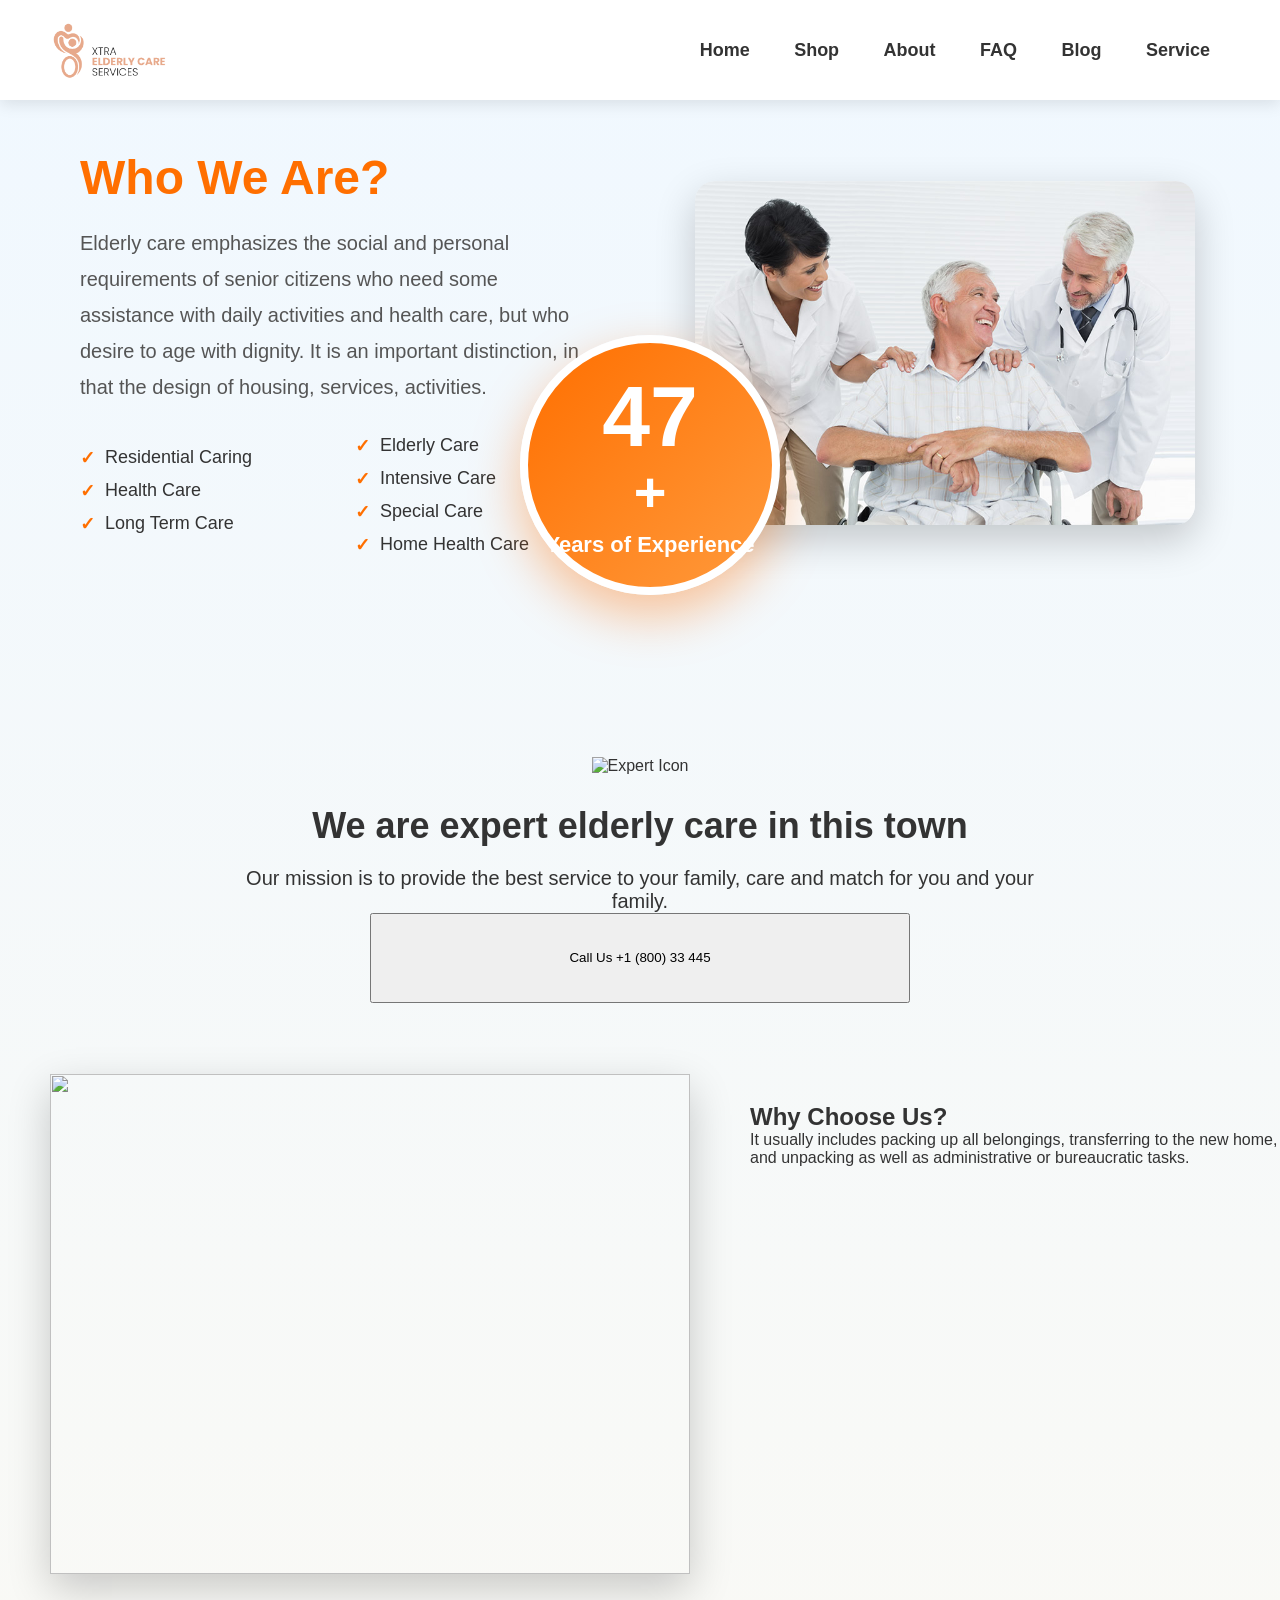
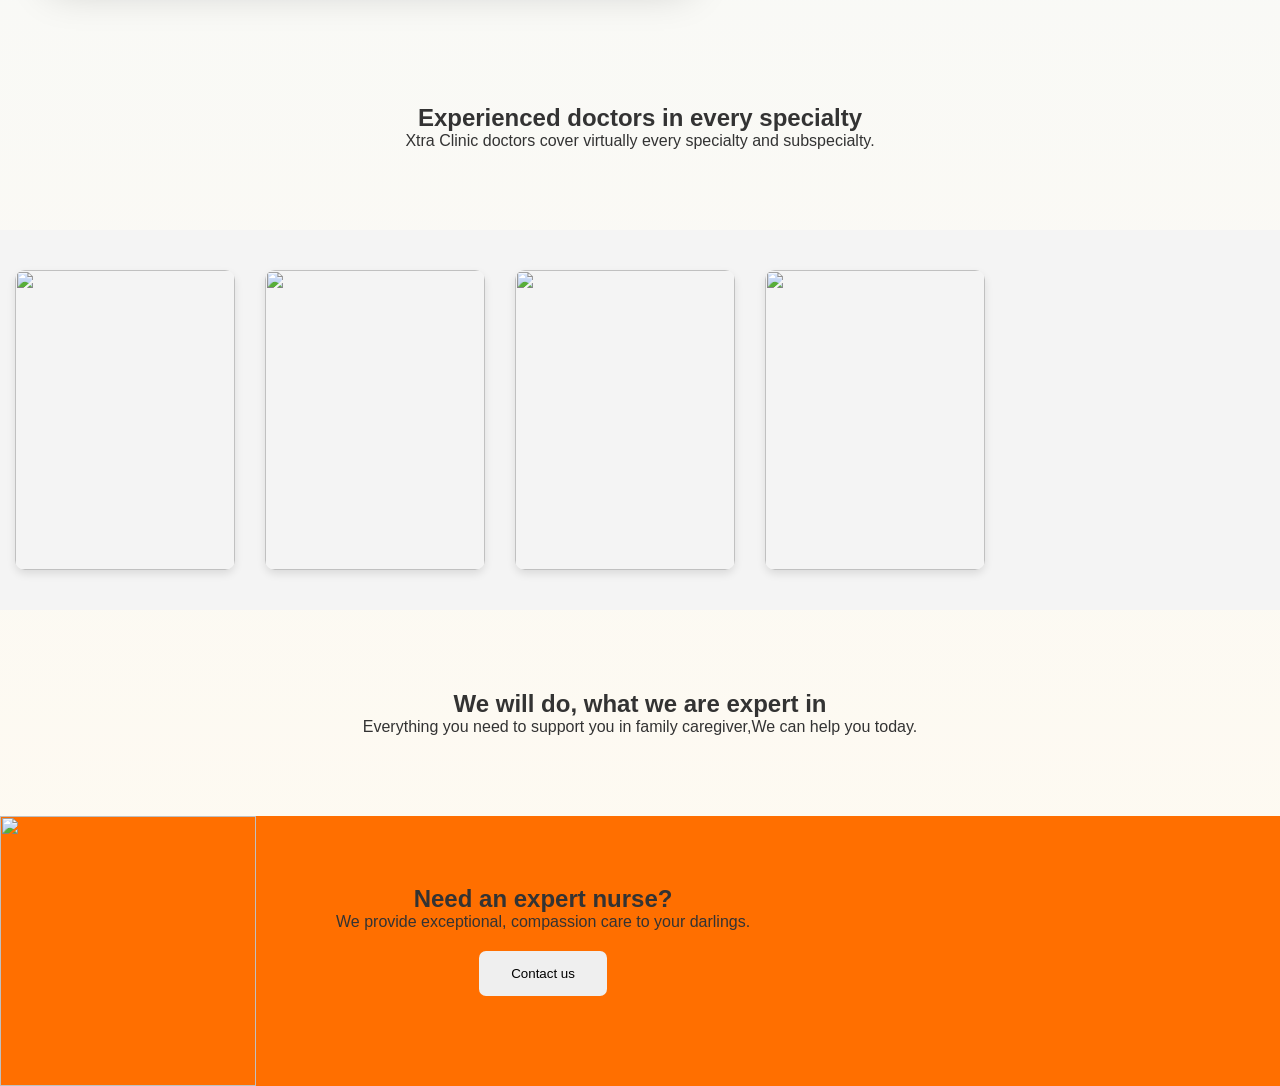
==== about.html @ 4c4d23ae "first commit" ====
<!DOCTYPE html>
<html lang="en">
<head>
    <meta charset="UTF-8">
    <meta name="viewport" content="width=device-width, initial-scale=1.0">
    <title>About Us - Elderly Care</title>
    <link rel="stylesheet" href="about.css">
</head>
<body>
    <div class="all">
        <!-- Navbar -->
        <nav class="navbar">
            <img src="asset/logo.png" alt="Logo" class="logo">
             <div class="nav-links">
                <a href="D:\elderly_care\index.html">Home</a>
                <a href="D:\elderly_care\store.html">Shop</a>
                <a href="D:\elderly_care\about.html">About</a>
                <a href="#">FAQ</a>
                <a href="#">Blog</a>
                <a href="service.html">Service</a>
            </div>
        </nav>
    </div>

    <!-- About Section -->
    <section class="about_sec fade-in">
        <div class="about_content">
            <h2>Who We Are?</h2>
            <p>
                Elderly care emphasizes the social and personal requirements of senior citizens who need some assistance with daily activities and health care, but who desire to age with dignity. 
                It is an important distinction, in that the design of housing, services, activities.
            </p>
            
            <ul class="services-list">
                <li>Residential Caring</li>
                <li>Health Care</li>
                <li>Long Term Care</li>
                <li>Elderly Care</li>
                <li>Intensive Care</li>
                <li>Special Care</li>
                <li>Home Health Care</li>
            </ul>
        </div>

        <!-- Image + Badge Container -->
        <div class="about_image_wrapper">
            <img src="asset/p10.jpg" alt="Elderly Care Team" class="about_img">
            
            <!-- 47+ Years Badge - Now beside the image -->
            <div class="years_badge">
                <span class="years_number">47</span><span class="plus">+</span>
                <p>Years of Experience</p>
            </div>
        </div>
    </section>

  <!-- Expert Section -->
    <section class="expert">
        <img src="./icon11.png" alt="Expert Icon">
        <h1>We are expert elderly care in this town</h1>
        <p>Our mission is to provide the best service to your family, care and match for you and your family.</p>
        <button style="width: 60vh; height: 10vh;">Call Us +1 (800) 33 445</button>

    </section>
    <div class="choose_for_us">
        <div class="choose_img">
            <img src="./p9.jpg" alt="">

        </div>
        <section>
            <h1>Why Choose Us?</h1>
            <p>It usually includes packing up all belongings, transferring to the new home, and unpacking as well as administrative or bureaucratic tasks.</p>
        </section>
    </div>
    <div class="exper_doctors">
        <section class="doctor_section">
            <h1>Experienced doctors in every specialty</h1>
            <p>Xtra Clinic doctors cover virtually every specialty and subspecialty.</p>
        </section>
    </div>
   <div class="album_container">
    <div class="album_track">
        <div class="album_item"><img src="./p7.jpg" alt=""></div>
        <div class="album_item"><img src="./p8.jpg" alt=""></div>
        <div class="album_item"><img src="./p10.jpg" alt=""></div>
        <div class="album_item"><img src="./p5.jpg" alt=""></div>
    </div>
</div>
        <section class="we_o_expert">
            <h1>We will do, what we are expert in</h1>
            <p>Everything you need to support you in family caregiver,We can help you today.</p>
        </section>
        <!-- FOOTER PAGE -->
 <!-- NEED AN EXPERT NURSE -->
      <div class="Expert_nurse">
        <img src="./p8.jpg" alt="" style="width: 20vw; height: 30vh;">
        <div class="Expert_header">
        <h2>Need an expert nurse?</h2>
        <p>We provide exceptional, compassion care to your darlings.</p>
        <button style="width: 10vw; height: 5vh; border-radius: 7px; border: none; margin-left: 350px; gap: 40px; margin: 20px;">Contact us</button>
        </div>
      </div>
</body>
</html>
---- about.css ----
/* Reset & Base */
* {
    margin: 0;
    padding: 0;
    box-sizing: border-box;
}

body {
    font-family: 'Arial', sans-serif;
    background: linear-gradient(to bottom, #f0f8ff, #fffaf0);
    min-height: 100vh;
    color: #333;
}

/* Navbar */
.navbar {
    display: flex;
    justify-content: space-between;
    align-items: center;
    padding: 20px 50px;
    background: rgba(255, 255, 255, 0.95);
    box-shadow: 0 4px 15px rgba(0,0,0,0.1);
    position: fixed;
    top: 0;
    width: 100%;
    z-index: 1000;
}

.logo { height: 60px; }

.nav-links a {
    text-decoration: none;
    color: #333;
    margin: 0 20px;
    font-weight: bold;
    font-size: 18px;
    transition: color 0.3s;
}

.nav-links a:hover { color: #ff6f00; }

/* About Section Layout */
.about_sec {
    display: flex;
    align-items: center;
    justify-content: space-between;
    padding: 150px 80px 100px;
    gap: 100px;
    max-width: 1400px;
    margin: 0 auto;
    flex-wrap: wrap;
}

.about_content {
    flex: 1;
    min-width: 300px;
}

.about_content h2 {
    font-size: 48px;
    color: #ff6f00;
    margin-bottom: 20px;
}

.about_content p {
    font-size: 20px;
    line-height: 1.8;
    margin-bottom: 30px;
    color: #555;
}

.services-list {
    list-style: none;
    columns: 2;
    column-gap: 40px;
}

.services-list li {
    font-size: 18px;
    margin: 12px 0;
    padding-left: 25px;
    position: relative;
}

.services-list li::before {
    content: "✓";
    color: #ff6f00;
    position: absolute;
    left: 0;
    font-weight: bold;
}

/* Image Wrapper - Holds image + badge */
.about_image_wrapper {
    flex: 1;
    min-width: 300px;
    position: relative;
    display: flex;
    justify-content: center;
    align-items: flex-end;
}

.about_img {
    width: 100%;
    max-width: 500px;
    border-radius: 20px;
    box-shadow: 0 15px 40px rgba(0,0,0,0.2);
    display: block;
}

/* 47+ Years Badge - Now beside (bottom-right) the image */
.years_badge {
    position: absolute;
    bottom: 30px;
    right: -80px; /* Places it beside the image */
    background: linear-gradient(135deg, #ff6f00, #ff9a3c);
    color: white;
    width: 260px;
    height: 260px;
    border-radius: 50%;
    display: flex;
    flex-direction: column;
    justify-content: center;
    align-items: center;
    box-shadow: 0 20px 50px rgba(255, 111, 0, 0.4);
    border: 8px solid white;
    margin-bottom: -100px;
    margin-right: 500px;
    animation: 
        float 6s ease-in-out infinite,
        heartbeat 3s ease-in-out infinite,
        shine 4s linear infinite;
    /* z-index: 10; */
}

.years_number {
    font-size: 86px;
    font-weight: bold;
    line-height: 1;
}

.plus {
    font-size: 56px;
    font-weight: bold;
    margin-bottom: 8px;
}

.years_badge p {
    font-size: 22px;
    font-weight: bold;
    margin: 0;
}
/* Expert Section */
.expert {
    text-align: center;
    padding: 100px 20px;
    /* background: #f8f8f8; */
}

.expert img {
    width: 120px;
    height: 120px;
    margin-bottom: 30px;
}

.expert h1 {
    font-size: 36px;
    margin-bottom: 20px;
}

.expert p {
    font-size: 20px;
    max-width: 800px;
    margin: 0 auto;
}
.choose_for_us{
    display: flex;
    justify-content: center;
    gap: 10px;
 }
.choose_img img{
    margin: 50px ;
    margin-top: -29px;
    width: 50vw;
    height: 500px;
    box-shadow: 0 15px 40px rgba(0,0,0,0.2);
 }
 .doctor_section{
    text-align: center;
    padding: 80px 20px;
 }

 /* Container hides the images that go off-screen */
.album_container {
    overflow: hidden;
    padding: 40px 0;
    background: #f4f4f4; /* Optional background */
    width: 100%;
}

/* The track that actually moves */
.album_track {
    display: flex;
    width: calc(250px * 8); /* (Image width * total number of images) */
    animation: scroll 20s linear infinite;
}

/* Individual image styling */
.album_item {
    width: 250px; /* Adjust based on your preference */
    height: 300px; /* Adjust based on your preference */
    padding: 0 15px;
    flex-shrink: 0;
}

.album_item img {
    width: 100%;
    height: 100%;
    object-fit: cover; /* Keeps images from looking stretched */
    border-radius: 10px;
    box-shadow: 0 4px 8px rgba(0,0,0,0.1);
}
.we_o_expert{
    text-align: center;
    padding: 80px 20px;
}
.Expert_nurse{
    background-color: #ff6f00;
    flex: 1;
    gap: 80px;
    display: flex;
    flex-direction: row;
    opacity: 40px;
    overflow-x: auto;

}
.Expert_header{
    text-align: center;
    place-content: center;
}

@keyframes scroll {
    0% {
        transform: translateX(0);
    }
    100% {
        transform: translateX(calc(-250px * 4)); /* Move by exactly 4 images, then reset */
    }
}

/* Optional: Pause animation on hover */
.album_container:hover .album_track {
    animation-play-state: paused;
}
/* Animations (same crazy ones) */
@keyframes float {
    0%, 100% { transform: translateY(0); }
    50% { transform: translateY(-20px); }
}

@keyframes heartbeat {
    0%, 100% { transform: scale(1); }
    50% { transform: scale(1.08); }
}

@keyframes shine {
    0% { box-shadow: 0 20px 50px rgba(255, 111, 0, 0.4); }
    50% { box-shadow: 0 20px 70px rgba(255, 111, 0, 0.6); }
    100% { box-shadow: 0 20px 50px rgba(255, 111, 0, 0.4); }
}

@keyframes wobble {
    0% { transform: rotate(0deg); }
    25% { transform: rotate(8deg); }
    50% { transform: rotate(-6deg); }
    75% { transform: rotate(4deg); }
    100% { transform: rotate(0deg); }
}

/* Hover effect */
.about_image_wrapper:hover .years_badge {
    animation: 
        float 4s ease-in-out infinite,
        heartbeat 1.5s ease-in-out infinite,
        wobble 0.8s ease-in-out;
    transform: scale(1.1);
}

@media (max-width: 1024px) {
    .about_sec {
        flex-direction: column;
        text-align: center;
        padding: 120px 40px 80px;
        gap: 60px;
    }

    .about_image_wrapper {
        align-items: center;
    }

    .years_badge {
        position: static; 
        margin-top: 40px;
        right: auto;
        bottom: auto;
    }

    .services-list {
        columns: 1;
    }
}
.we_o_expert{
    text-align: center;
    padding: 80px 20px;
}
.Expert_nurse{
    background-color: #ff6f00;
    flex: 1;
    gap: 80px;
    display: flex;
    flex-direction: row;
    opacity: 40px;
    overflow-x: auto;

}
.Expert_header{
    text-align: center;
    place-content: center;
}
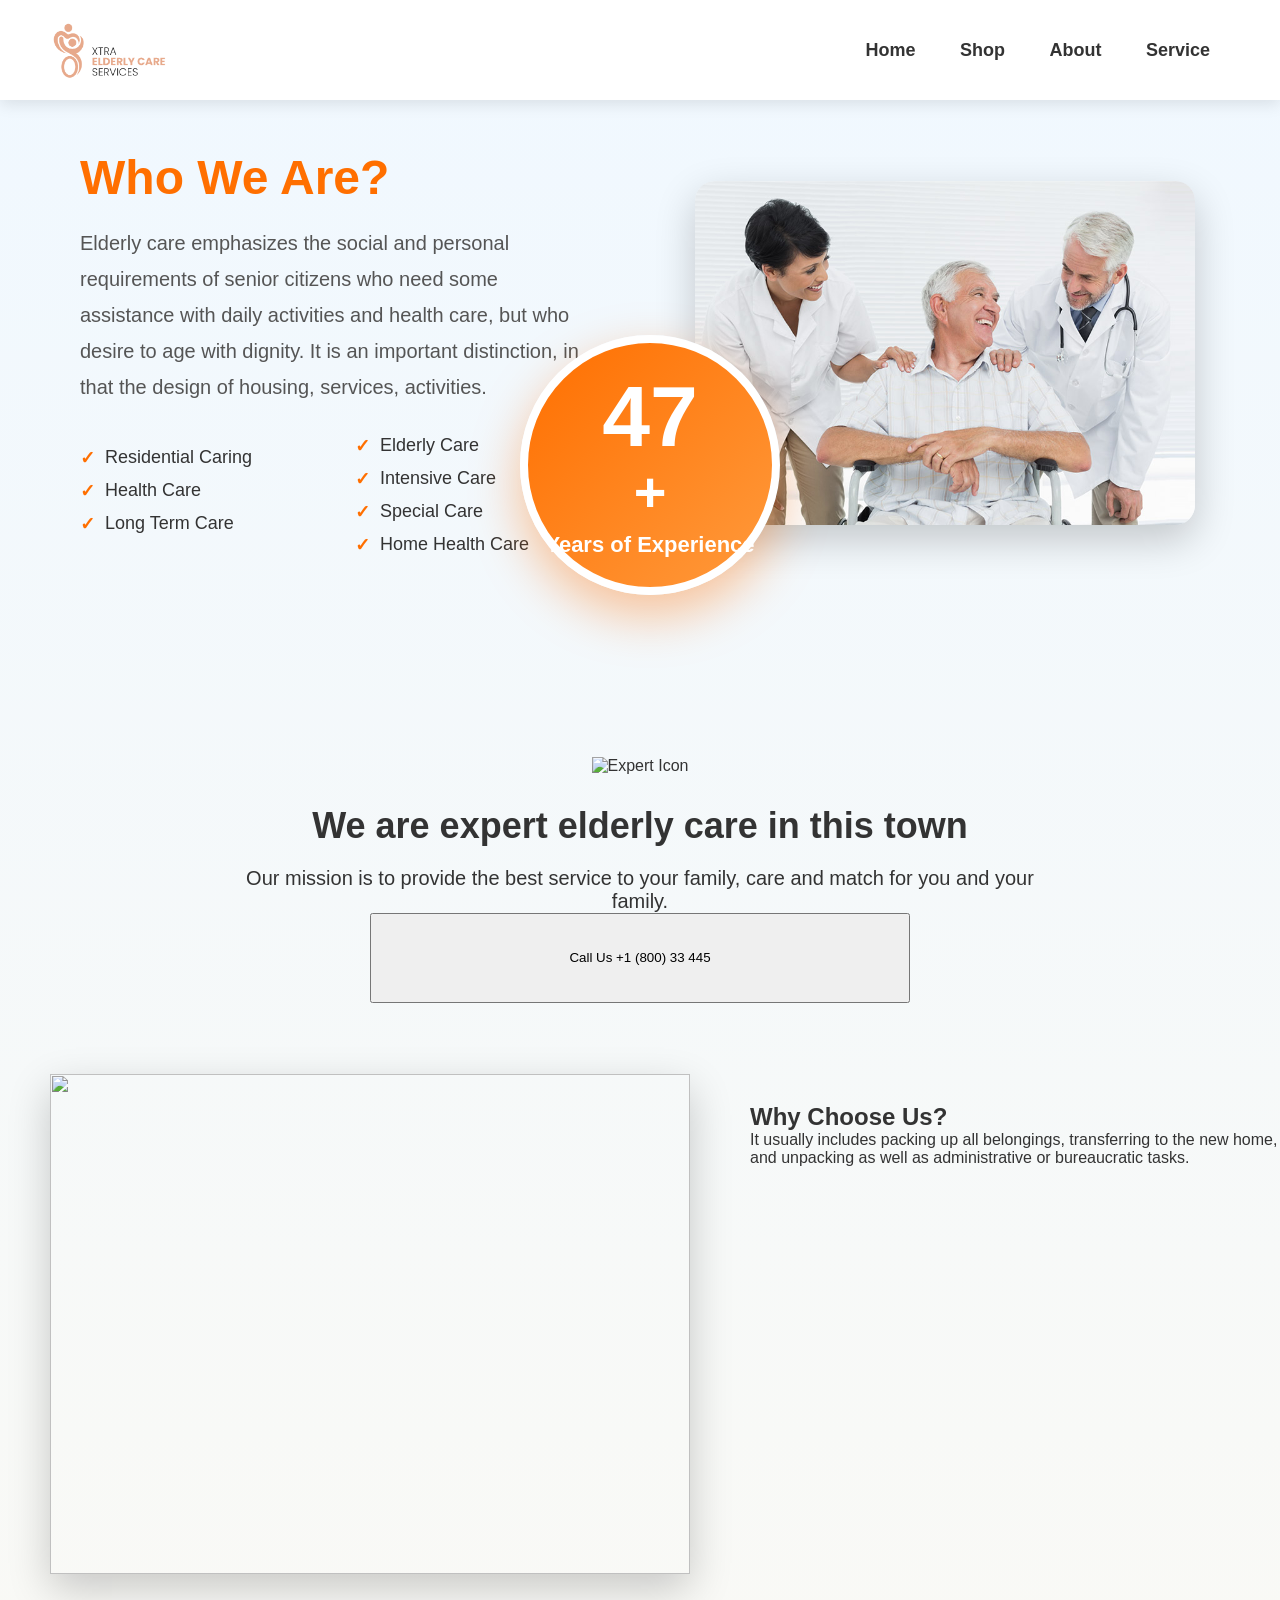
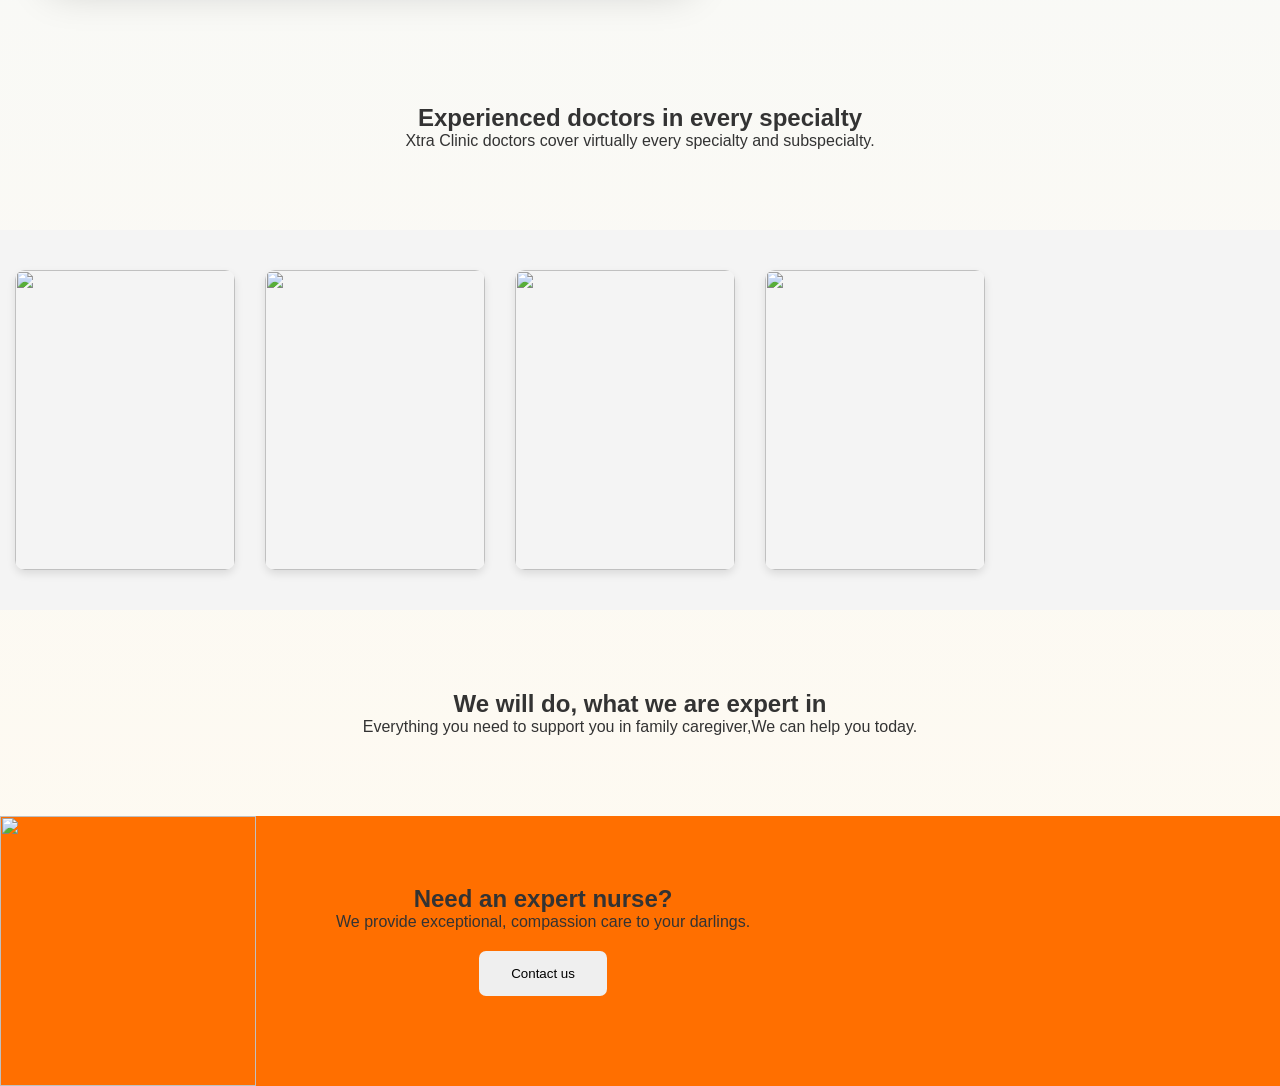
==== commit ba13d8f9: "update" ====
--- a/about.html
+++ b/about.html
@@ -11,13 +11,11 @@
         <!-- Navbar -->
         <nav class="navbar">
             <img src="asset/logo.png" alt="Logo" class="logo">
-             <div class="nav-links">
+            <div class="nav-links">
                 <a href="D:\elderly_care\index.html">Home</a>
                 <a href="D:\elderly_care\store.html">Shop</a>
                 <a href="D:\elderly_care\about.html">About</a>
-                <a href="#">FAQ</a>
-                <a href="#">Blog</a>
-                <a href="service.html">Service</a>
+                <a href="D:\elderly_care\service.html">Service</a>
             </div>
         </nav>
     </div>
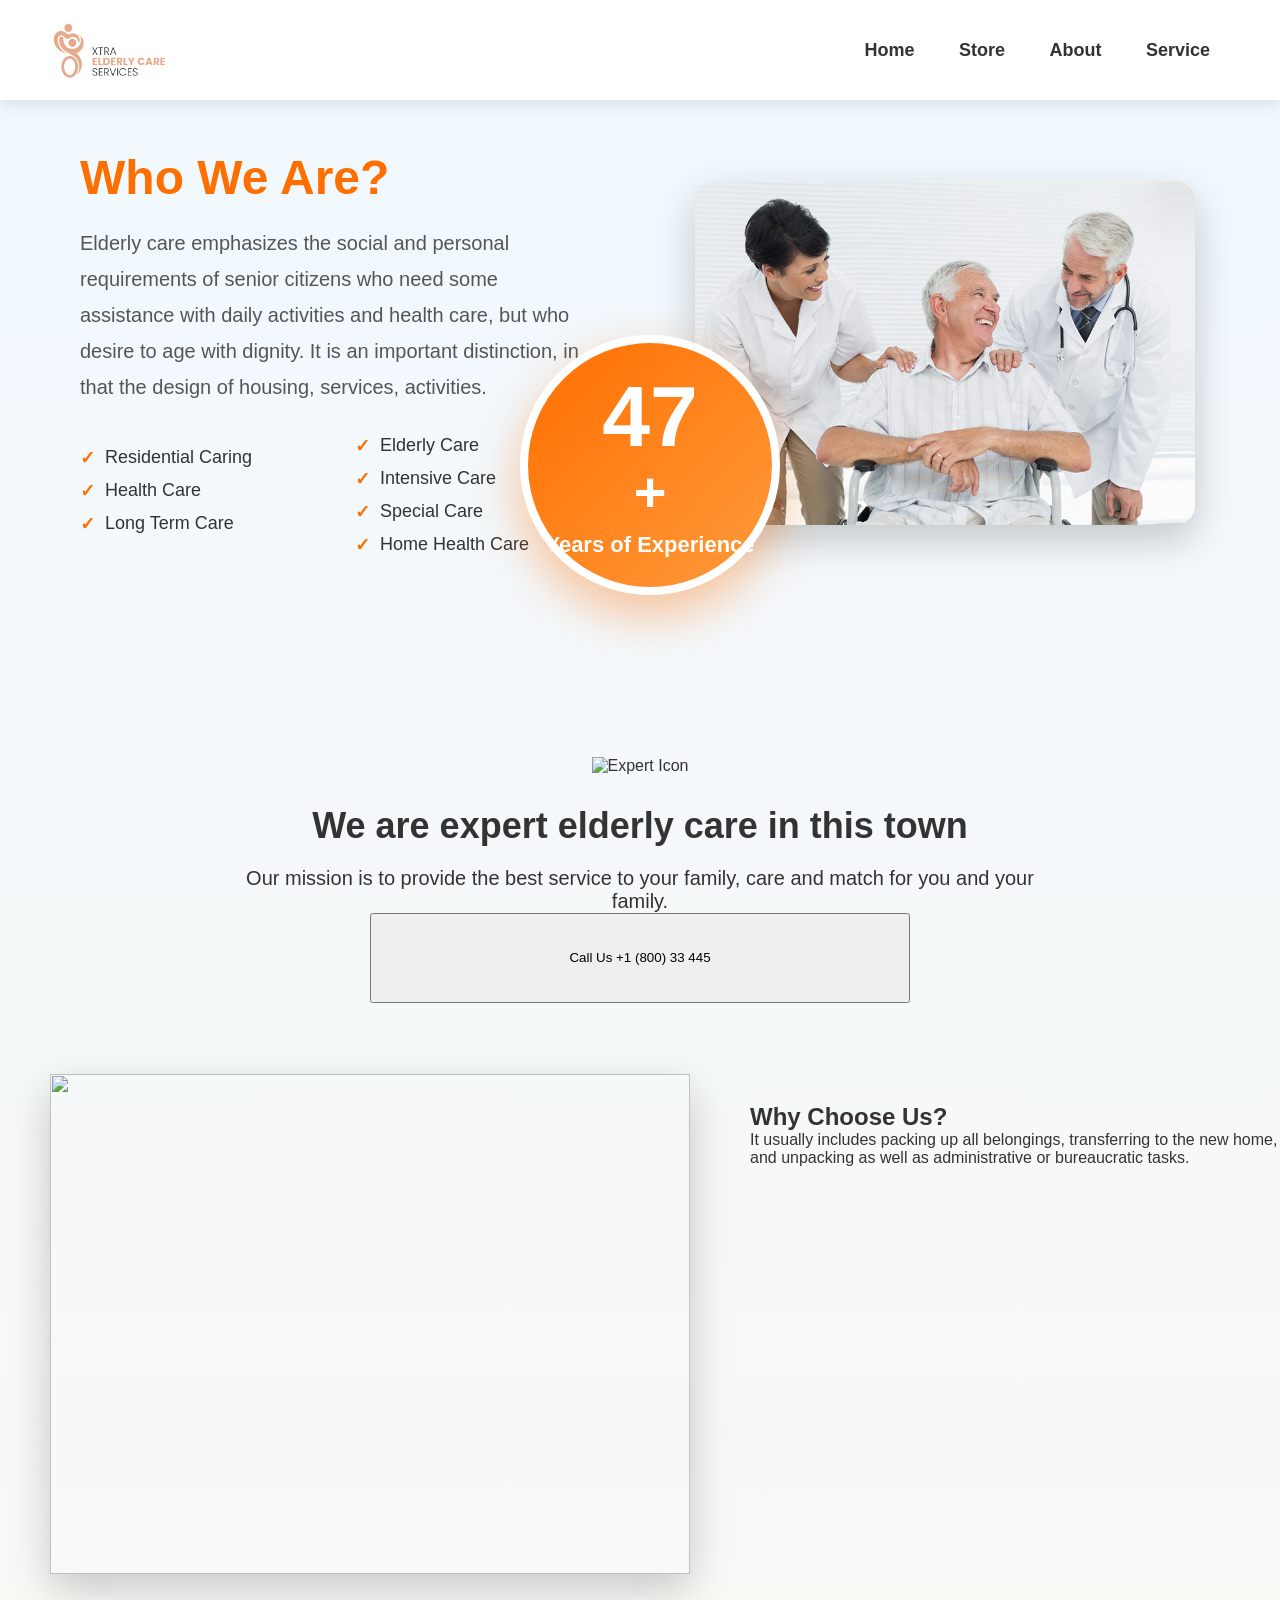
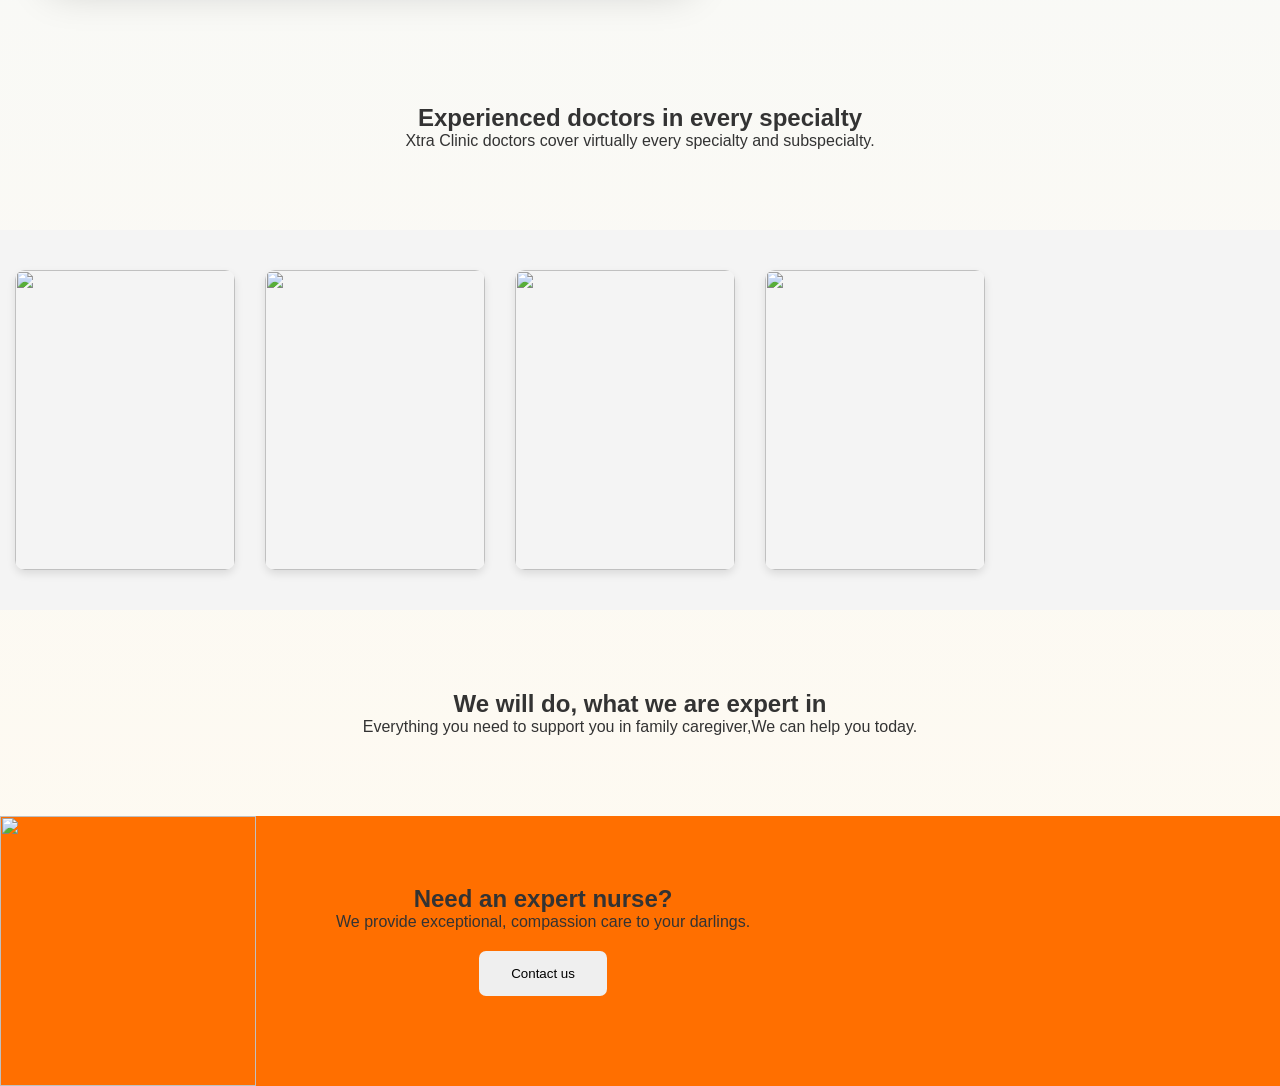
==== commit 9f155dba: "update" ====
--- a/about.html
+++ b/about.html
@@ -12,10 +12,10 @@
         <nav class="navbar">
             <img src="asset/logo.png" alt="Logo" class="logo">
             <div class="nav-links">
-                <a href="D:\elderly_care\index.html">Home</a>
-                <a href="D:\elderly_care\store.html">Shop</a>
-                <a href="D:\elderly_care\about.html">About</a>
-                <a href="D:\elderly_care\service.html">Service</a>
+                <a href="./index.html">Home</a>
+                <a href="./store.html">Store</a>
+                <a href="./about.html">About</a>
+                <a href="./service.html">Service</a>
             </div>
         </nav>
     </div>
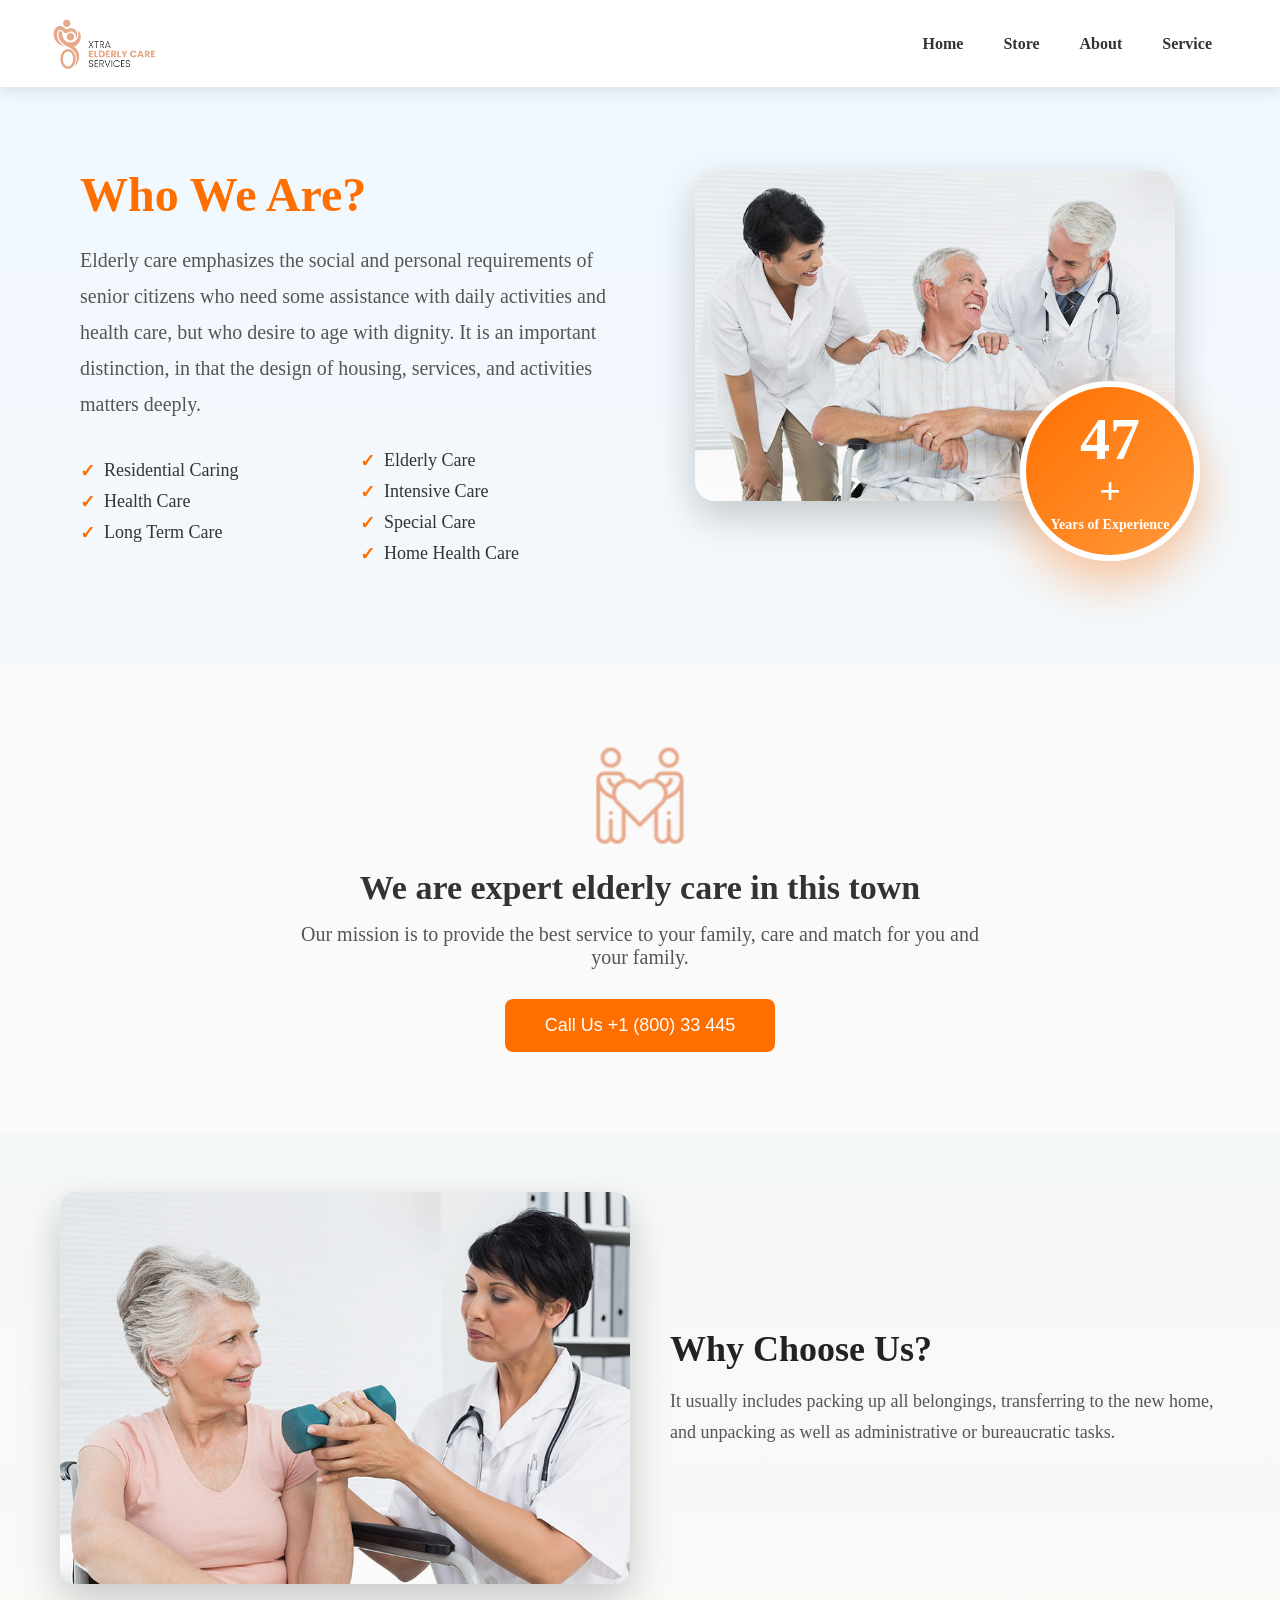
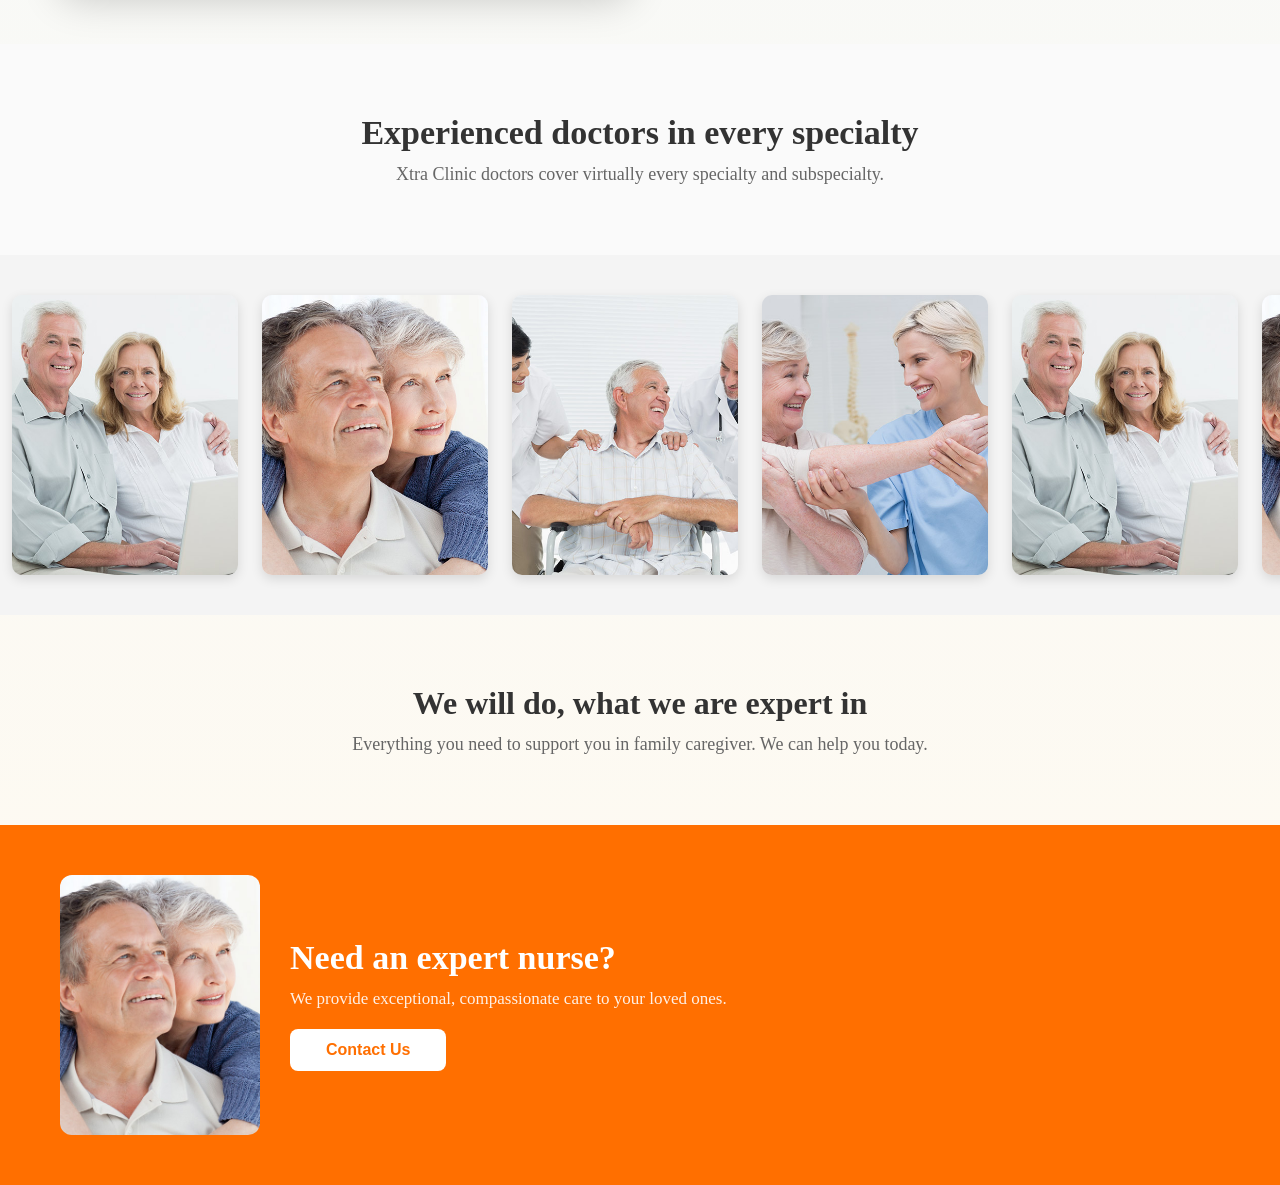
==== commit cf57b8ea: "update" ====
--- a/about.html
+++ b/about.html
@@ -7,28 +7,27 @@
     <link rel="stylesheet" href="about.css">
 </head>
 <body>
-    <div class="all">
-        <!-- Navbar -->
-        <nav class="navbar">
-            <img src="asset/logo.png" alt="Logo" class="logo">
-            <div class="nav-links">
-                <a href="./index.html">Home</a>
-                <a href="./store.html">Store</a>
-                <a href="./about.html">About</a>
-                <a href="./service.html">Service</a>
-            </div>
-        </nav>
-    </div>
+
+    <!-- Navbar -->
+    <nav class="navbar">
+        <img src="asset/logo.png" alt="Logo" class="logo">
+        <button class="menu-toggle" aria-label="Toggle menu">&#9776;</button>
+        <div class="nav-links">
+            <a href="./index.html">Home</a>
+            <a href="./store.html">Store</a>
+            <a href="./about.html">About</a>
+            <a href="./service.html">Service</a>
+        </div>
+    </nav>
 
     <!-- About Section -->
-    <section class="about_sec fade-in">
+    <section class="about_sec">
         <div class="about_content">
             <h2>Who We Are?</h2>
             <p>
-                Elderly care emphasizes the social and personal requirements of senior citizens who need some assistance with daily activities and health care, but who desire to age with dignity. 
-                It is an important distinction, in that the design of housing, services, activities.
+                Elderly care emphasizes the social and personal requirements of senior citizens who need some assistance with daily activities and health care, but who desire to age with dignity.
+                It is an important distinction, in that the design of housing, services, and activities matters deeply.
             </p>
-            
             <ul class="services-list">
                 <li>Residential Caring</li>
                 <li>Health Care</li>
@@ -40,11 +39,9 @@
             </ul>
         </div>
 
-        <!-- Image + Badge Container -->
+        <!-- Image + Badge -->
         <div class="about_image_wrapper">
             <img src="asset/p10.jpg" alt="Elderly Care Team" class="about_img">
-            
-            <!-- 47+ Years Badge - Now beside the image -->
             <div class="years_badge">
                 <span class="years_number">47</span><span class="plus">+</span>
                 <p>Years of Experience</p>
@@ -52,51 +49,67 @@
         </div>
     </section>
 
-  <!-- Expert Section -->
+    <!-- Expert Section -->
     <section class="expert">
-        <img src="./icon11.png" alt="Expert Icon">
+        <img src="asset/icon11.png" alt="Expert Icon">
         <h1>We are expert elderly care in this town</h1>
         <p>Our mission is to provide the best service to your family, care and match for you and your family.</p>
-        <button style="width: 60vh; height: 10vh;">Call Us +1 (800) 33 445</button>
+        <button class="call-btn">Call Us +1 (800) 33 445</button>
+    </section>
 
-    </section>
+    <!-- Why Choose Us -->
     <div class="choose_for_us">
         <div class="choose_img">
-            <img src="./p9.jpg" alt="">
-
+            <img src="asset/p9.jpg" alt="Why Choose Us">
         </div>
-        <section>
+        <div class="choose_text">
             <h1>Why Choose Us?</h1>
             <p>It usually includes packing up all belongings, transferring to the new home, and unpacking as well as administrative or bureaucratic tasks.</p>
-        </section>
+        </div>
     </div>
-    <div class="exper_doctors">
-        <section class="doctor_section">
-            <h1>Experienced doctors in every specialty</h1>
-            <p>Xtra Clinic doctors cover virtually every specialty and subspecialty.</p>
-        </section>
+
+    <!-- Experienced Doctors -->
+    <div class="doctor_section">
+        <h1>Experienced doctors in every specialty</h1>
+        <p>Xtra Clinic doctors cover virtually every specialty and subspecialty.</p>
     </div>
-   <div class="album_container">
-    <div class="album_track">
-        <div class="album_item"><img src="./p7.jpg" alt=""></div>
-        <div class="album_item"><img src="./p8.jpg" alt=""></div>
-        <div class="album_item"><img src="./p10.jpg" alt=""></div>
-        <div class="album_item"><img src="./p5.jpg" alt=""></div>
+
+    <!-- Scrolling Album -->
+    <div class="album_container">
+        <div class="album_track">
+            <div class="album_item"><img src="asset/p7.jpg" alt="Care 1"></div>
+            <div class="album_item"><img src="asset/p8.jpg" alt="Care 2"></div>
+            <div class="album_item"><img src="asset/p10.jpg" alt="Care 3"></div>
+            <div class="album_item"><img src="asset/p5.jpg" alt="Care 4"></div>
+            <!-- Duplicated for seamless loop -->
+            <div class="album_item"><img src="asset/p7.jpg" alt="Care 1"></div>
+            <div class="album_item"><img src="asset/p8.jpg" alt="Care 2"></div>
+            <div class="album_item"><img src="asset/p10.jpg" alt="Care 3"></div>
+            <div class="album_item"><img src="asset/p5.jpg" alt="Care 4"></div>
+        </div>
     </div>
-</div>
-        <section class="we_o_expert">
-            <h1>We will do, what we are expert in</h1>
-            <p>Everything you need to support you in family caregiver,We can help you today.</p>
-        </section>
-        <!-- FOOTER PAGE -->
- <!-- NEED AN EXPERT NURSE -->
-      <div class="Expert_nurse">
-        <img src="./p8.jpg" alt="" style="width: 20vw; height: 30vh;">
-        <div class="Expert_header">
-        <h2>Need an expert nurse?</h2>
-        <p>We provide exceptional, compassion care to your darlings.</p>
-        <button style="width: 10vw; height: 5vh; border-radius: 7px; border: none; margin-left: 350px; gap: 40px; margin: 20px;">Contact us</button>
+
+    <!-- We Are Expert -->
+    <section class="we_o_expert">
+        <h1>We will do, what we are expert in</h1>
+        <p>Everything you need to support you in family caregiver. We can help you today.</p>
+    </section>
+
+    <!-- Expert Nurse CTA -->
+    <div class="expert_nurse">
+        <img src="asset/p8.jpg" alt="Expert Nurse">
+        <div class="expert_header">
+            <h2>Need an expert nurse?</h2>
+            <p>We provide exceptional, compassionate care to your loved ones.</p>
+            <button>Contact Us</button>
         </div>
-      </div>
+    </div>
+
+    <script>
+        const toggle = document.querySelector('.menu-toggle');
+        const navLinks = document.querySelector('.nav-links');
+        toggle.addEventListener('click', () => navLinks.classList.toggle('open'));
+    </script>
+
 </body>
-</html>+</html>
--- a/about.css
+++ b/about.css
@@ -1,4 +1,6 @@
-/* Reset & Base */
+/* =====================
+   Reset & Base
+===================== */
 * {
     margin: 0;
     padding: 0;
@@ -6,79 +8,102 @@
 }
 
 body {
-    font-family: 'Arial', sans-serif;
+    font-family: Georgia, serif;
     background: linear-gradient(to bottom, #f0f8ff, #fffaf0);
     min-height: 100vh;
     color: #333;
 }
 
-/* Navbar */
+img {
+    max-width: 100%;
+    display: block;
+}
+
+/* =====================
+   Navbar
+===================== */
 .navbar {
     display: flex;
     justify-content: space-between;
     align-items: center;
-    padding: 20px 50px;
-    background: rgba(255, 255, 255, 0.95);
+    padding: 16px 50px;
+    background: rgba(255, 255, 255, 0.97);
     box-shadow: 0 4px 15px rgba(0,0,0,0.1);
-    position: fixed;
+    position: sticky;
     top: 0;
     width: 100%;
     z-index: 1000;
-}
-
-.logo { height: 60px; }
+    flex-wrap: wrap;
+}
+
+.logo {
+    height: 55px;
+    width: auto;
+}
+
+.menu-toggle {
+    display: none;
+    background: none;
+    border: none;
+    font-size: 26px;
+    cursor: pointer;
+    color: #333;
+}
 
 .nav-links a {
     text-decoration: none;
     color: #333;
-    margin: 0 20px;
+    margin: 0 18px;
     font-weight: bold;
-    font-size: 18px;
+    font-size: 16px;
     transition: color 0.3s;
 }
 
-.nav-links a:hover { color: #ff6f00; }
-
-/* About Section Layout */
+.nav-links a:hover {
+    color: #ff6f00;
+}
+
+/* =====================
+   About Section
+===================== */
 .about_sec {
     display: flex;
     align-items: center;
     justify-content: space-between;
-    padding: 150px 80px 100px;
-    gap: 100px;
+    padding: 80px 80px 100px;
+    gap: 60px;
     max-width: 1400px;
     margin: 0 auto;
     flex-wrap: wrap;
 }
 
 .about_content {
-    flex: 1;
-    min-width: 300px;
+    flex: 1 1 300px;
 }
 
 .about_content h2 {
-    font-size: 48px;
+    font-size: clamp(28px, 4vw, 48px);
     color: #ff6f00;
     margin-bottom: 20px;
 }
 
 .about_content p {
-    font-size: 20px;
+    font-size: clamp(15px, 1.8vw, 20px);
     line-height: 1.8;
-    margin-bottom: 30px;
+    margin-bottom: 28px;
     color: #555;
 }
 
 .services-list {
     list-style: none;
     columns: 2;
-    column-gap: 40px;
+    column-gap: 30px;
 }
 
 .services-list li {
-    font-size: 18px;
-    margin: 12px 0;
-    padding-left: 25px;
+    font-size: clamp(14px, 1.5vw, 18px);
+    margin: 10px 0;
+    padding-left: 24px;
     position: relative;
 }
 
@@ -90,240 +115,398 @@
     font-weight: bold;
 }
 
-/* Image Wrapper - Holds image + badge */
+/* =====================
+   Image + Badge
+===================== */
 .about_image_wrapper {
-    flex: 1;
-    min-width: 300px;
+    flex: 1 1 300px;
     position: relative;
     display: flex;
     justify-content: center;
-    align-items: flex-end;
+    align-items: center;
+    padding-bottom: 60px;
 }
 
 .about_img {
     width: 100%;
-    max-width: 500px;
+    max-width: 480px;
     border-radius: 20px;
     box-shadow: 0 15px 40px rgba(0,0,0,0.2);
-    display: block;
-}
-
-/* 47+ Years Badge - Now beside (bottom-right) the image */
+}
+
 .years_badge {
     position: absolute;
-    bottom: 30px;
-    right: -80px; /* Places it beside the image */
+    bottom: 0;
+    right: 0;
     background: linear-gradient(135deg, #ff6f00, #ff9a3c);
     color: white;
-    width: 260px;
-    height: 260px;
+    width: 180px;
+    height: 180px;
     border-radius: 50%;
     display: flex;
     flex-direction: column;
     justify-content: center;
     align-items: center;
     box-shadow: 0 20px 50px rgba(255, 111, 0, 0.4);
-    border: 8px solid white;
-    margin-bottom: -100px;
-    margin-right: 500px;
-    animation: 
-        float 6s ease-in-out infinite,
-        heartbeat 3s ease-in-out infinite,
-        shine 4s linear infinite;
-    /* z-index: 10; */
+    border: 6px solid white;
+    animation: float 6s ease-in-out infinite, shine 4s linear infinite;
+    text-align: center;
 }
 
 .years_number {
-    font-size: 86px;
+    font-size: clamp(36px, 5vw, 60px);
     font-weight: bold;
     line-height: 1;
 }
 
 .plus {
-    font-size: 56px;
+    font-size: clamp(24px, 3vw, 38px);
     font-weight: bold;
-    margin-bottom: 8px;
 }
 
 .years_badge p {
-    font-size: 22px;
+    font-size: clamp(11px, 1.2vw, 14px);
     font-weight: bold;
-    margin: 0;
-}
-/* Expert Section */
+    margin-top: 4px;
+}
+
+.about_image_wrapper:hover .years_badge {
+    animation: float 4s ease-in-out infinite, heartbeat 1.5s ease-in-out infinite;
+}
+
+/* =====================
+   Expert Section
+===================== */
 .expert {
     text-align: center;
-    padding: 100px 20px;
-    /* background: #f8f8f8; */
+    padding: 80px 30px;
+    background: #fafafa;
 }
 
 .expert img {
-    width: 120px;
-    height: 120px;
-    margin-bottom: 30px;
+    width: 100px;
+    height: 100px;
+    object-fit: contain;
+    margin: 0 auto 24px;
 }
 
 .expert h1 {
-    font-size: 36px;
-    margin-bottom: 20px;
+    font-size: clamp(20px, 3.5vw, 34px);
+    margin-bottom: 16px;
 }
 
 .expert p {
-    font-size: 20px;
-    max-width: 800px;
-    margin: 0 auto;
-}
-.choose_for_us{
-    display: flex;
-    justify-content: center;
-    gap: 10px;
- }
-.choose_img img{
-    margin: 50px ;
-    margin-top: -29px;
-    width: 50vw;
-    height: 500px;
+    font-size: clamp(15px, 1.8vw, 20px);
+    max-width: 700px;
+    margin: 0 auto 30px;
+    color: #555;
+}
+
+.call-btn {
+    padding: 16px 40px;
+    font-size: clamp(15px, 1.8vw, 18px);
+    background: #ff6f00;
+    color: #fff;
+    border: none;
+    border-radius: 8px;
+    cursor: pointer;
+    transition: background 0.3s, transform 0.2s;
+    width: auto;
+    max-width: 100%;
+}
+
+.call-btn:hover {
+    background: #e05e00;
+    transform: translateY(-2px);
+}
+
+/* =====================
+   Why Choose Us
+===================== */
+.choose_for_us {
+    display: flex;
+    flex-wrap: wrap;
+    align-items: center;
+    gap: 40px;
+    padding: 60px 60px;
+}
+
+.choose_img {
+    flex: 1 1 280px;
+}
+
+.choose_img img {
+    width: 100%;
+    max-height: 480px;
+    object-fit: cover;
+    border-radius: 16px;
     box-shadow: 0 15px 40px rgba(0,0,0,0.2);
- }
- .doctor_section{
+}
+
+.choose_text {
+    flex: 1 1 260px;
+}
+
+.choose_text h1 {
+    font-size: clamp(22px, 3.5vw, 36px);
+    margin-bottom: 16px;
+    color: #222;
+}
+
+.choose_text p {
+    font-size: clamp(14px, 1.6vw, 18px);
+    color: #555;
+    line-height: 1.7;
+}
+
+/* =====================
+   Doctor Section
+===================== */
+.doctor_section {
     text-align: center;
-    padding: 80px 20px;
- }
-
- /* Container hides the images that go off-screen */
+    padding: 70px 30px;
+    background: #fafafa;
+}
+
+.doctor_section h1 {
+    font-size: clamp(20px, 3.5vw, 34px);
+    margin-bottom: 12px;
+}
+
+.doctor_section p {
+    font-size: clamp(14px, 1.6vw, 18px);
+    color: #666;
+}
+
+/* =====================
+   Scrolling Album
+===================== */
 .album_container {
     overflow: hidden;
     padding: 40px 0;
-    background: #f4f4f4; /* Optional background */
+    background: #f4f4f4;
     width: 100%;
 }
 
-/* The track that actually moves */
 .album_track {
     display: flex;
-    width: calc(250px * 8); /* (Image width * total number of images) */
+    width: calc(250px * 8);
     animation: scroll 20s linear infinite;
 }
 
-/* Individual image styling */
+.album_container:hover .album_track {
+    animation-play-state: paused;
+}
+
 .album_item {
-    width: 250px; /* Adjust based on your preference */
-    height: 300px; /* Adjust based on your preference */
-    padding: 0 15px;
+    width: 250px;
+    height: 280px;
+    padding: 0 12px;
     flex-shrink: 0;
 }
 
 .album_item img {
     width: 100%;
     height: 100%;
-    object-fit: cover; /* Keeps images from looking stretched */
+    object-fit: cover;
     border-radius: 10px;
-    box-shadow: 0 4px 8px rgba(0,0,0,0.1);
-}
-.we_o_expert{
+    box-shadow: 0 4px 12px rgba(0,0,0,0.12);
+}
+
+/* =====================
+   We Are Expert
+===================== */
+.we_o_expert {
     text-align: center;
-    padding: 80px 20px;
-}
-.Expert_nurse{
+    padding: 70px 30px;
+}
+
+.we_o_expert h1 {
+    font-size: clamp(20px, 3.5vw, 32px);
+    margin-bottom: 12px;
+}
+
+.we_o_expert p {
+    font-size: clamp(14px, 1.6vw, 18px);
+    color: #666;
+}
+
+/* =====================
+   Expert Nurse CTA
+===================== */
+.expert_nurse {
+    display: flex;
+    flex-wrap: wrap;
+    align-items: center;
+    gap: 30px;
     background-color: #ff6f00;
-    flex: 1;
-    gap: 80px;
-    display: flex;
-    flex-direction: row;
-    opacity: 40px;
-    overflow-x: auto;
-
-}
-.Expert_header{
-    text-align: center;
-    place-content: center;
-}
-
-@keyframes scroll {
-    0% {
-        transform: translateX(0);
-    }
-    100% {
-        transform: translateX(calc(-250px * 4)); /* Move by exactly 4 images, then reset */
-    }
-}
-
-/* Optional: Pause animation on hover */
-.album_container:hover .album_track {
-    animation-play-state: paused;
-}
-/* Animations (same crazy ones) */
+    padding: 50px 60px;
+}
+
+.expert_nurse img {
+    width: 200px;
+    height: 260px;
+    object-fit: cover;
+    border-radius: 12px;
+    flex-shrink: 0;
+}
+
+.expert_header {
+    flex: 1 1 200px;
+    color: #fff;
+}
+
+.expert_header h2 {
+    font-size: clamp(22px, 3.5vw, 34px);
+    margin-bottom: 12px;
+}
+
+.expert_header p {
+    font-size: clamp(14px, 1.6vw, 17px);
+    margin-bottom: 20px;
+    opacity: 0.9;
+}
+
+.expert_header button {
+    padding: 12px 36px;
+    background: #fff;
+    color: #ff6f00;
+    border: none;
+    border-radius: 8px;
+    font-size: 16px;
+    font-weight: bold;
+    cursor: pointer;
+    transition: background 0.3s, color 0.3s;
+}
+
+.expert_header button:hover {
+    background: #333;
+    color: #fff;
+}
+
+/* =====================
+   Animations
+===================== */
 @keyframes float {
     0%, 100% { transform: translateY(0); }
-    50% { transform: translateY(-20px); }
+    50%       { transform: translateY(-14px); }
 }
 
 @keyframes heartbeat {
     0%, 100% { transform: scale(1); }
-    50% { transform: scale(1.08); }
+    50%       { transform: scale(1.06); }
 }
 
 @keyframes shine {
-    0% { box-shadow: 0 20px 50px rgba(255, 111, 0, 0.4); }
-    50% { box-shadow: 0 20px 70px rgba(255, 111, 0, 0.6); }
-    100% { box-shadow: 0 20px 50px rgba(255, 111, 0, 0.4); }
-}
-
-@keyframes wobble {
-    0% { transform: rotate(0deg); }
-    25% { transform: rotate(8deg); }
-    50% { transform: rotate(-6deg); }
-    75% { transform: rotate(4deg); }
-    100% { transform: rotate(0deg); }
-}
-
-/* Hover effect */
-.about_image_wrapper:hover .years_badge {
-    animation: 
-        float 4s ease-in-out infinite,
-        heartbeat 1.5s ease-in-out infinite,
-        wobble 0.8s ease-in-out;
-    transform: scale(1.1);
-}
-
+    0%        { box-shadow: 0 20px 50px rgba(255, 111, 0, 0.4); }
+    50%       { box-shadow: 0 20px 70px rgba(255, 111, 0, 0.65); }
+    100%      { box-shadow: 0 20px 50px rgba(255, 111, 0, 0.4); }
+}
+
+@keyframes scroll {
+    0%   { transform: translateX(0); }
+    100% { transform: translateX(calc(-250px * 4)); }
+}
+
+/* =====================
+   Responsive — Tablet
+===================== */
 @media (max-width: 1024px) {
+    .navbar { padding: 16px 30px; }
+    .about_sec { padding: 60px 40px 80px; gap: 40px; }
+    .choose_for_us { padding: 50px 30px; }
+    .expert_nurse { padding: 40px 30px; }
+}
+
+/* =====================
+   Responsive — Mobile
+===================== */
+@media (max-width: 768px) {
+    /* Navbar */
+    .navbar { padding: 14px 20px; }
+    .menu-toggle { display: block; }
+    .nav-links {
+        display: none;
+        width: 100%;
+        flex-direction: column;
+        align-items: center;
+        gap: 14px;
+        padding: 12px 0;
+        background: #fff;
+    }
+    .nav-links.open { display: flex; }
+    .nav-links a { margin: 0; font-size: 16px; }
+
+    /* About */
     .about_sec {
         flex-direction: column;
+        padding: 50px 24px 70px;
         text-align: center;
-        padding: 120px 40px 80px;
-        gap: 60px;
-    }
+        gap: 40px;
+    }
+
+    .services-list { columns: 1; text-align: left; }
 
     .about_image_wrapper {
-        align-items: center;
+        width: 100%;
+        padding-bottom: 80px;
     }
 
     .years_badge {
-        position: static; 
-        margin-top: 40px;
-        right: auto;
-        bottom: auto;
-    }
-
-    .services-list {
-        columns: 1;
-    }
-}
-.we_o_expert{
-    text-align: center;
-    padding: 80px 20px;
-}
-.Expert_nurse{
-    background-color: #ff6f00;
-    flex: 1;
-    gap: 80px;
-    display: flex;
-    flex-direction: row;
-    opacity: 40px;
-    overflow-x: auto;
-
-}
-.Expert_header{
-    text-align: center;
-    place-content: center;
-}+        width: 140px;
+        height: 140px;
+        right: 10px;
+        bottom: 0;
+    }
+
+    /* Choose Us */
+    .choose_for_us {
+        flex-direction: column;
+        padding: 40px 24px;
+        text-align: center;
+    }
+
+    /* Expert Nurse */
+    .expert_nurse {
+        flex-direction: column;
+        padding: 40px 24px;
+        align-items: flex-start;
+    }
+
+    .expert_nurse img {
+        width: 100%;
+        height: 220px;
+    }
+
+    /* Album — smaller items on mobile */
+    .album_item {
+        width: 180px;
+        height: 220px;
+    }
+
+    .album_track { width: calc(180px * 8); }
+
+    @keyframes scroll {
+        0%   { transform: translateX(0); }
+        100% { transform: translateX(calc(-180px * 4)); }
+    }
+}
+
+/* =====================
+   Responsive — Small phones
+===================== */
+@media (max-width: 480px) {
+    .about_sec { padding: 40px 16px 60px; }
+    .expert { padding: 50px 16px; }
+    .choose_for_us { padding: 30px 16px; }
+    .doctor_section { padding: 50px 16px; }
+    .we_o_expert { padding: 50px 16px; }
+    .expert_nurse { padding: 30px 16px; }
+
+    .album_item {
+        width: 150px;
+        height: 190px;
+    }
+
+    .album_track { width: calc(150px * 8); }
+}
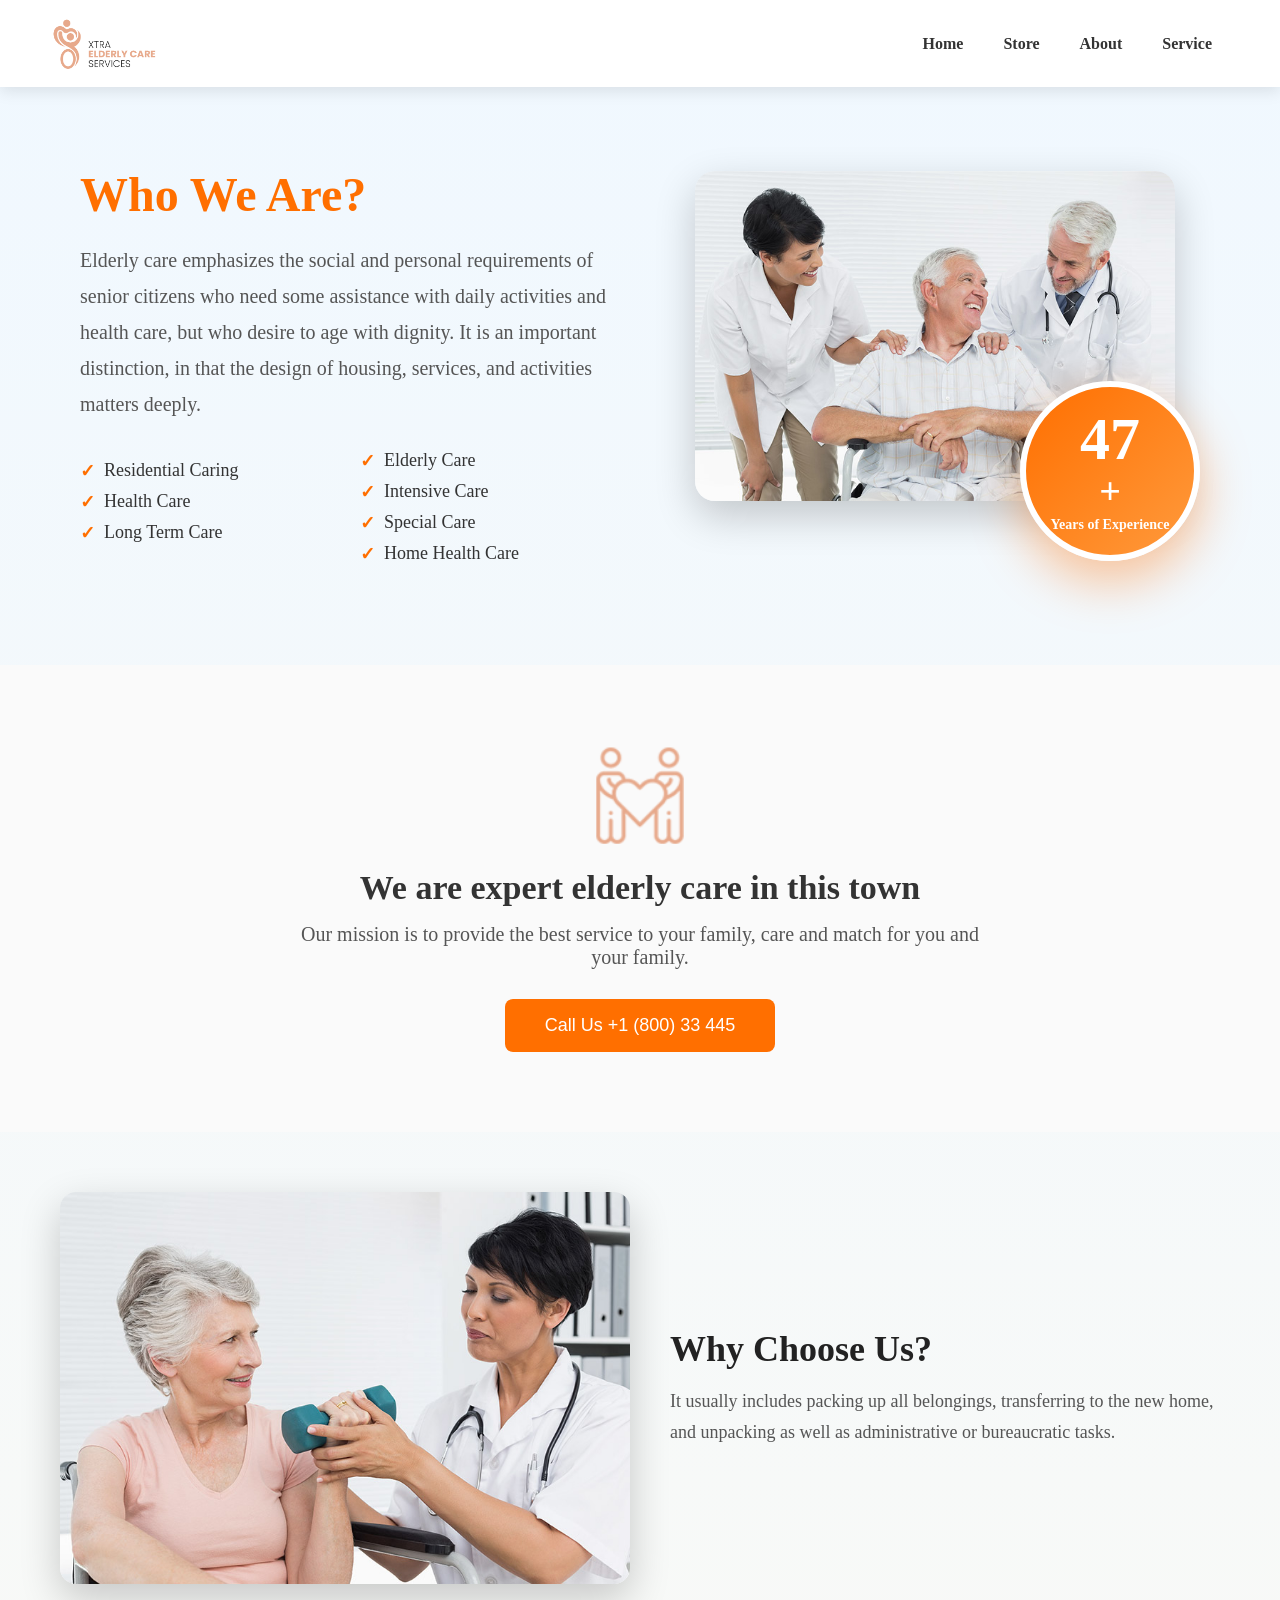
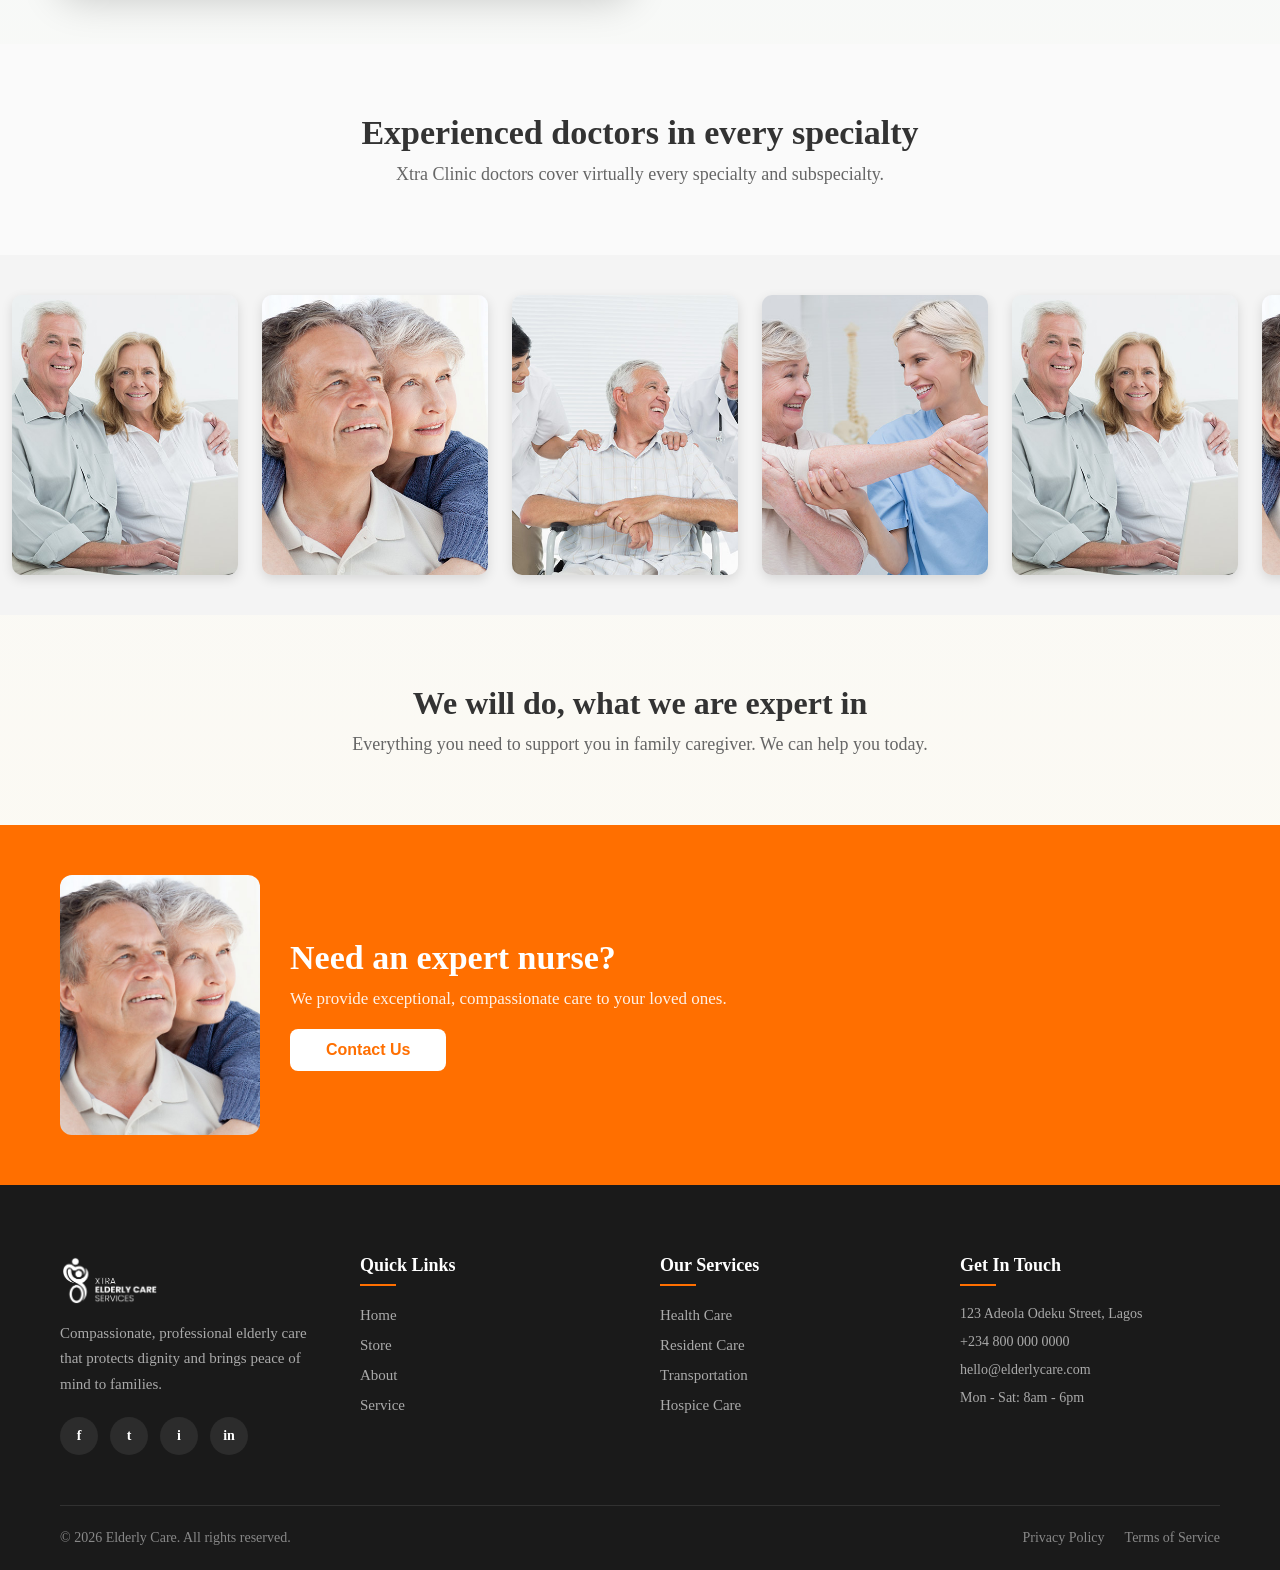
==== commit 835b2fe9: "update" ====
--- a/about.html
+++ b/about.html
@@ -105,11 +105,68 @@
         </div>
     </div>
 
+    <!-- Footer -->
+    <footer class="site-footer">
+        <div class="footer-top">
+            <div class="footer-col footer-brand">
+                <img src="asset/logo.png" alt="Logo" class="footer-logo">
+                <p>Compassionate, professional elderly care that protects dignity and brings peace of mind to families.</p>
+                <div class="footer-social">
+                    <a href="#" aria-label="Facebook">f</a>
+                    <a href="#" aria-label="Twitter">t</a>
+                    <a href="#" aria-label="Instagram">i</a>
+                    <a href="#" aria-label="LinkedIn">in</a>
+                </div>
+            </div>
+
+            <div class="footer-col">
+                <h3>Quick Links</h3>
+                <ul>
+                    <li><a href="./index.html">Home</a></li>
+                    <li><a href="./store.html">Store</a></li>
+                    <li><a href="./about.html">About</a></li>
+                    <li><a href="./service.html">Service</a></li>
+                </ul>
+            </div>
+
+            <div class="footer-col">
+                <h3>Our Services</h3>
+                <ul>
+                    <li><a href="#">Health Care</a></li>
+                    <li><a href="#">Resident Care</a></li>
+                    <li><a href="#">Transportation</a></li>
+                    <li><a href="#">Hospice Care</a></li>
+                </ul>
+            </div>
+
+            <div class="footer-col">
+                <h3>Get In Touch</h3>
+                <ul class="footer-contact">
+                    <li> 123 Adeola Odeku Street, Lagos</li>
+                    <li> +234 800 000 0000</li>
+                    <li> hello@elderlycare.com</li>
+                    <li> Mon - Sat: 8am - 6pm</li>
+                </ul>
+            </div>
+        </div>
+
+        <div class="footer-bottom">
+            <p>&copy; <span id="year"></span> Elderly Care. All rights reserved.</p>
+            <div class="footer-legal">
+                <a href="#">Privacy Policy</a>
+                <a href="#">Terms of Service</a>
+            </div>
+        </div>
+    </footer>
+
     <script>
+        // Mobile menu toggle
+        document.getElementById('year').textContent = new Date().getFullYear();
         const toggle = document.querySelector('.menu-toggle');
         const navLinks = document.querySelector('.nav-links');
         toggle.addEventListener('click', () => navLinks.classList.toggle('open'));
     </script>
 
+
 </body>
 </html>
--- a/about.css
+++ b/about.css
@@ -407,6 +407,138 @@
     0%   { transform: translateX(0); }
     100% { transform: translateX(calc(-250px * 4)); }
 }
+/* =====================
+   Footer
+===================== */
+.site-footer {
+    background: #1a1a1a;
+    color: #ccc;
+    padding: 70px 60px 0;
+}
+
+.footer-top {
+    display: flex;
+    flex-wrap: wrap;
+    gap: 40px;
+    max-width: 1200px;
+    margin: 0 auto;
+    padding-bottom: 50px;
+    border-bottom: 1px solid rgba(255,255,255,0.1);
+}
+
+.footer-col {
+    flex: 1 1 220px;
+}
+
+.footer-brand .footer-logo {
+    height: 50px;
+    margin-bottom: 16px;
+    filter: brightness(0) invert(1);
+}
+
+.footer-brand p {
+    font-size: 15px;
+    color: #aaa;
+    line-height: 1.7;
+    margin-bottom: 20px;
+}
+
+.footer-social {
+    display: flex;
+    gap: 12px;
+}
+
+.footer-social a {
+    width: 38px;
+    height: 38px;
+    border-radius: 50%;
+    background: rgba(255,255,255,0.08);
+    color: #fff;
+    display: flex;
+    align-items: center;
+    justify-content: center;
+    text-decoration: none;
+    font-size: 14px;
+    font-weight: bold;
+    transition: background 0.3s, transform 0.3s;
+}
+
+.footer-social a:hover {
+    background: #ff6f00;
+    transform: translateY(-3px);
+}
+
+.footer-col h3 {
+    color: #fff;
+    font-size: 18px;
+    margin-bottom: 20px;
+    position: relative;
+    padding-bottom: 10px;
+}
+
+.footer-col h3::after {
+    content: "";
+    position: absolute;
+    left: 0;
+    bottom: 0;
+    width: 36px;
+    height: 2px;
+    background: #ff6f00;
+}
+
+.footer-col ul {
+    list-style: none;
+}
+
+.footer-col ul li {
+    margin-bottom: 12px;
+}
+
+.footer-col ul li a {
+    color: #aaa;
+    text-decoration: none;
+    font-size: 15px;
+    transition: color 0.3s, padding-left 0.3s;
+}
+
+.footer-col ul li a:hover {
+    color: #ff6f00;
+    padding-left: 4px;
+}
+
+.footer-contact li {
+    font-size: 14px;
+    color: #aaa;
+}
+
+.footer-bottom {
+    max-width: 1200px;
+    margin: 0 auto;
+    display: flex;
+    flex-wrap: wrap;
+    justify-content: space-between;
+    align-items: center;
+    gap: 12px;
+    padding: 24px 0;
+    font-size: 14px;
+    color: #888;
+}
+
+.footer-legal {
+    display: flex;
+    gap: 20px;
+}
+
+.footer-legal a {
+    color: #888;
+    text-decoration: none;
+    transition: color 0.3s;
+}
+
+.footer-legal a:hover {
+    color: #ff6f00;
+}
+
 
 /* =====================
    Responsive — Tablet
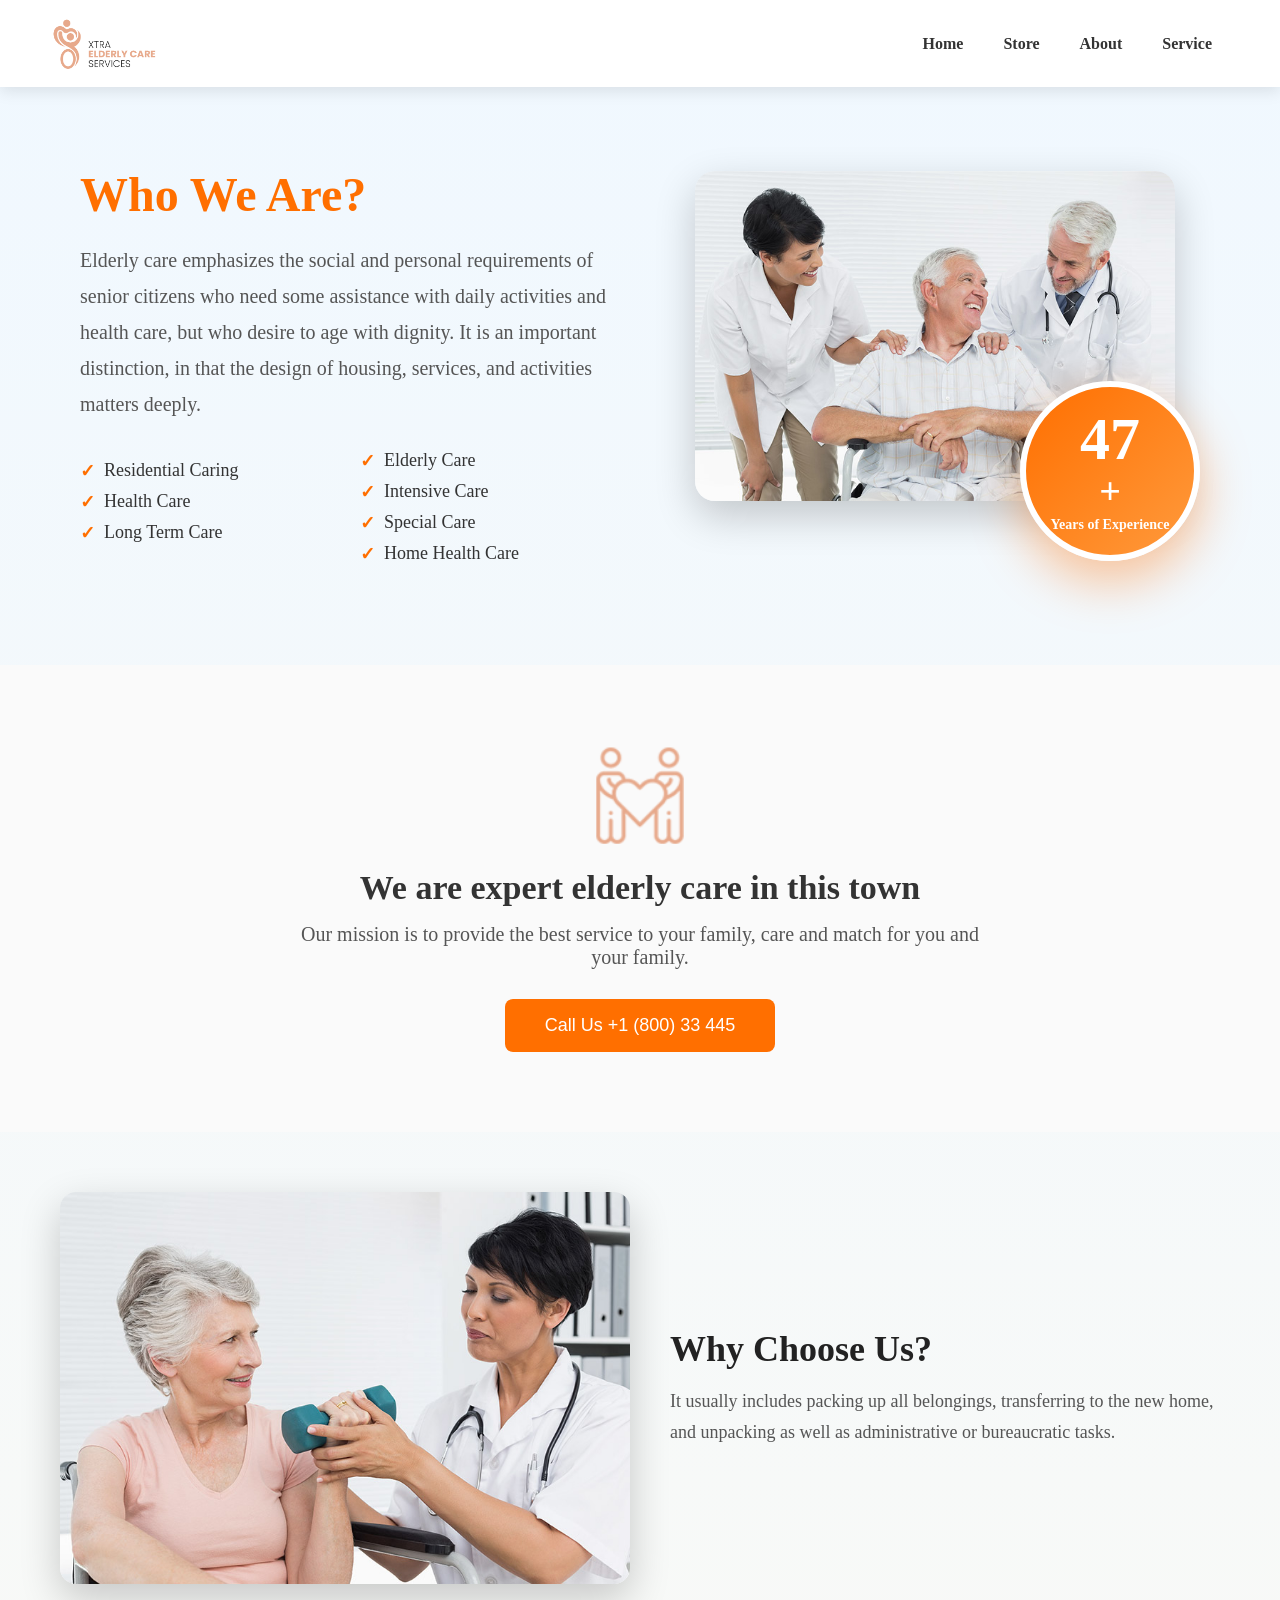
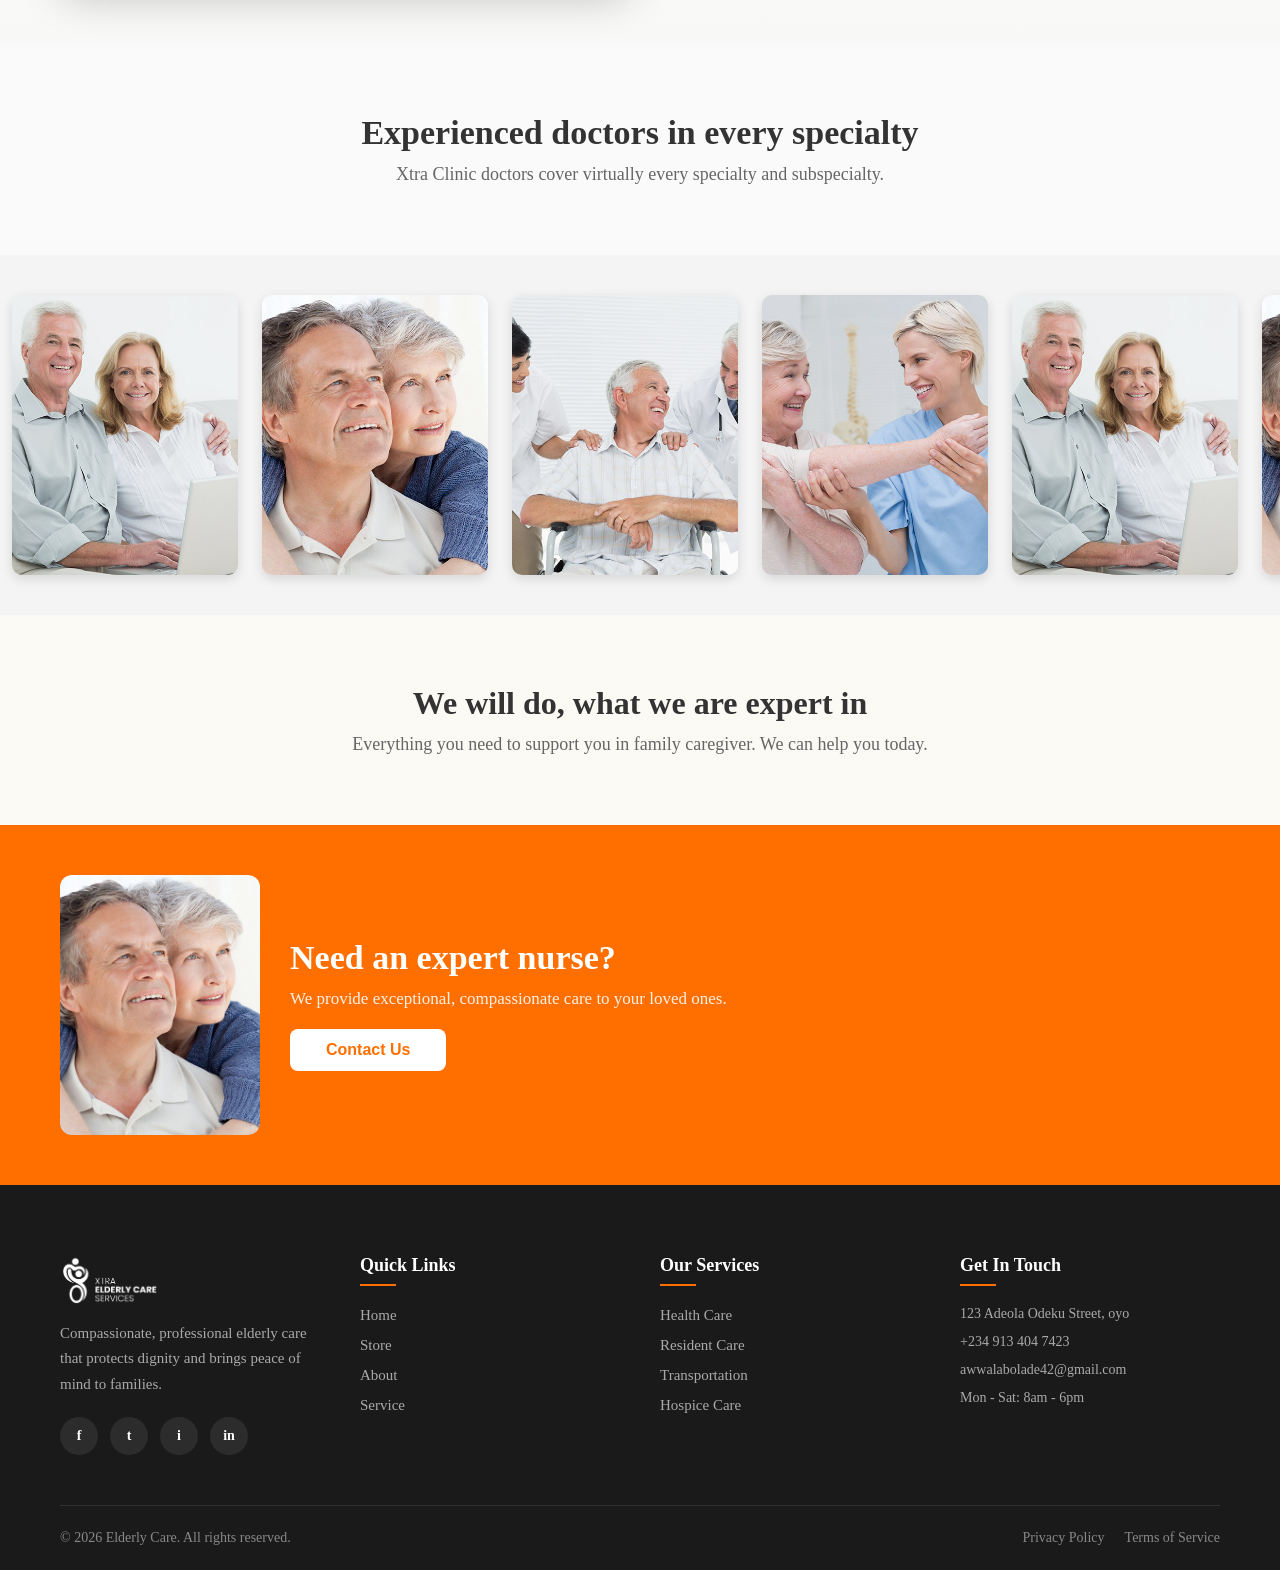
==== commit 0296d053: "update" ====
--- a/about.html
+++ b/about.html
@@ -142,9 +142,9 @@
             <div class="footer-col">
                 <h3>Get In Touch</h3>
                 <ul class="footer-contact">
-                    <li> 123 Adeola Odeku Street, Lagos</li>
-                    <li> +234 800 000 0000</li>
-                    <li> hello@elderlycare.com</li>
+                     <li> 123 Adeola Odeku Street, oyo</li>
+                    <li> +234 913 404 7423</li>
+                    <li> awwalabolade42@gmail.com</li>
                     <li> Mon - Sat: 8am - 6pm</li>
                 </ul>
             </div>
